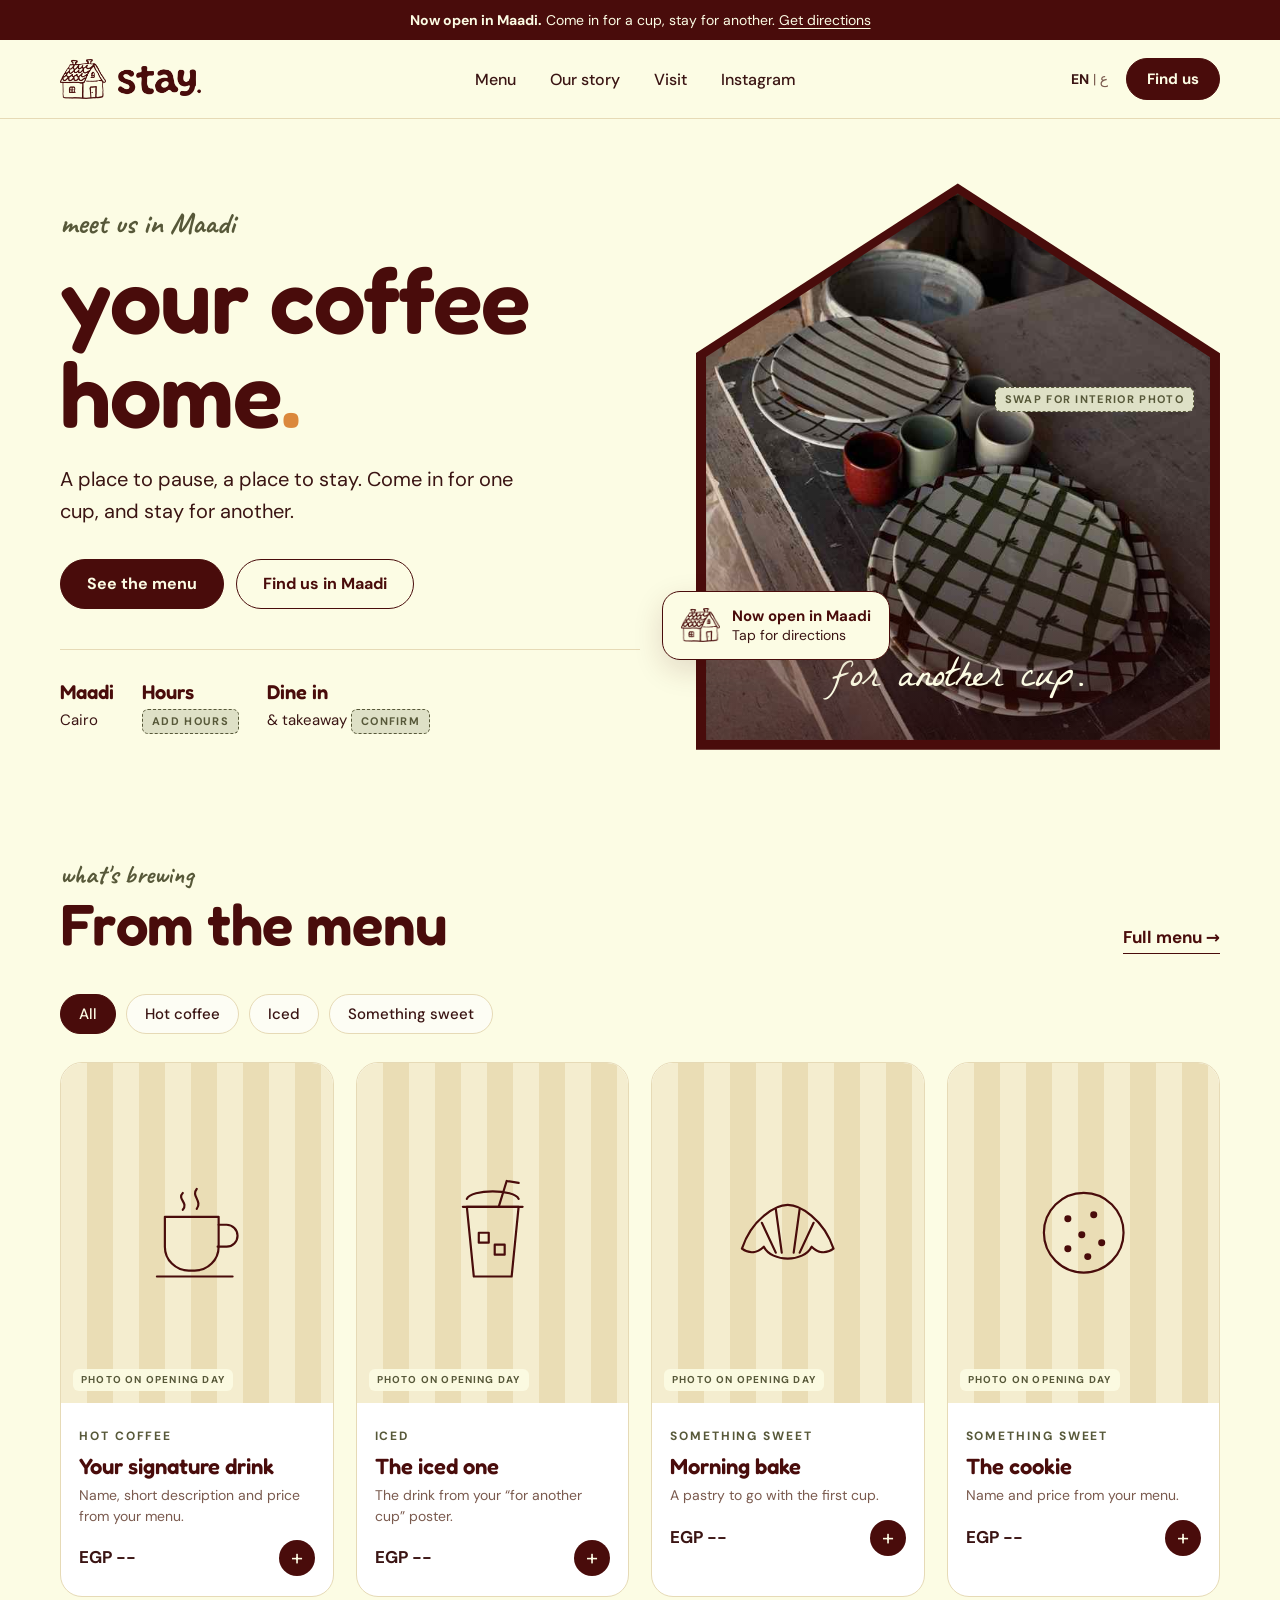
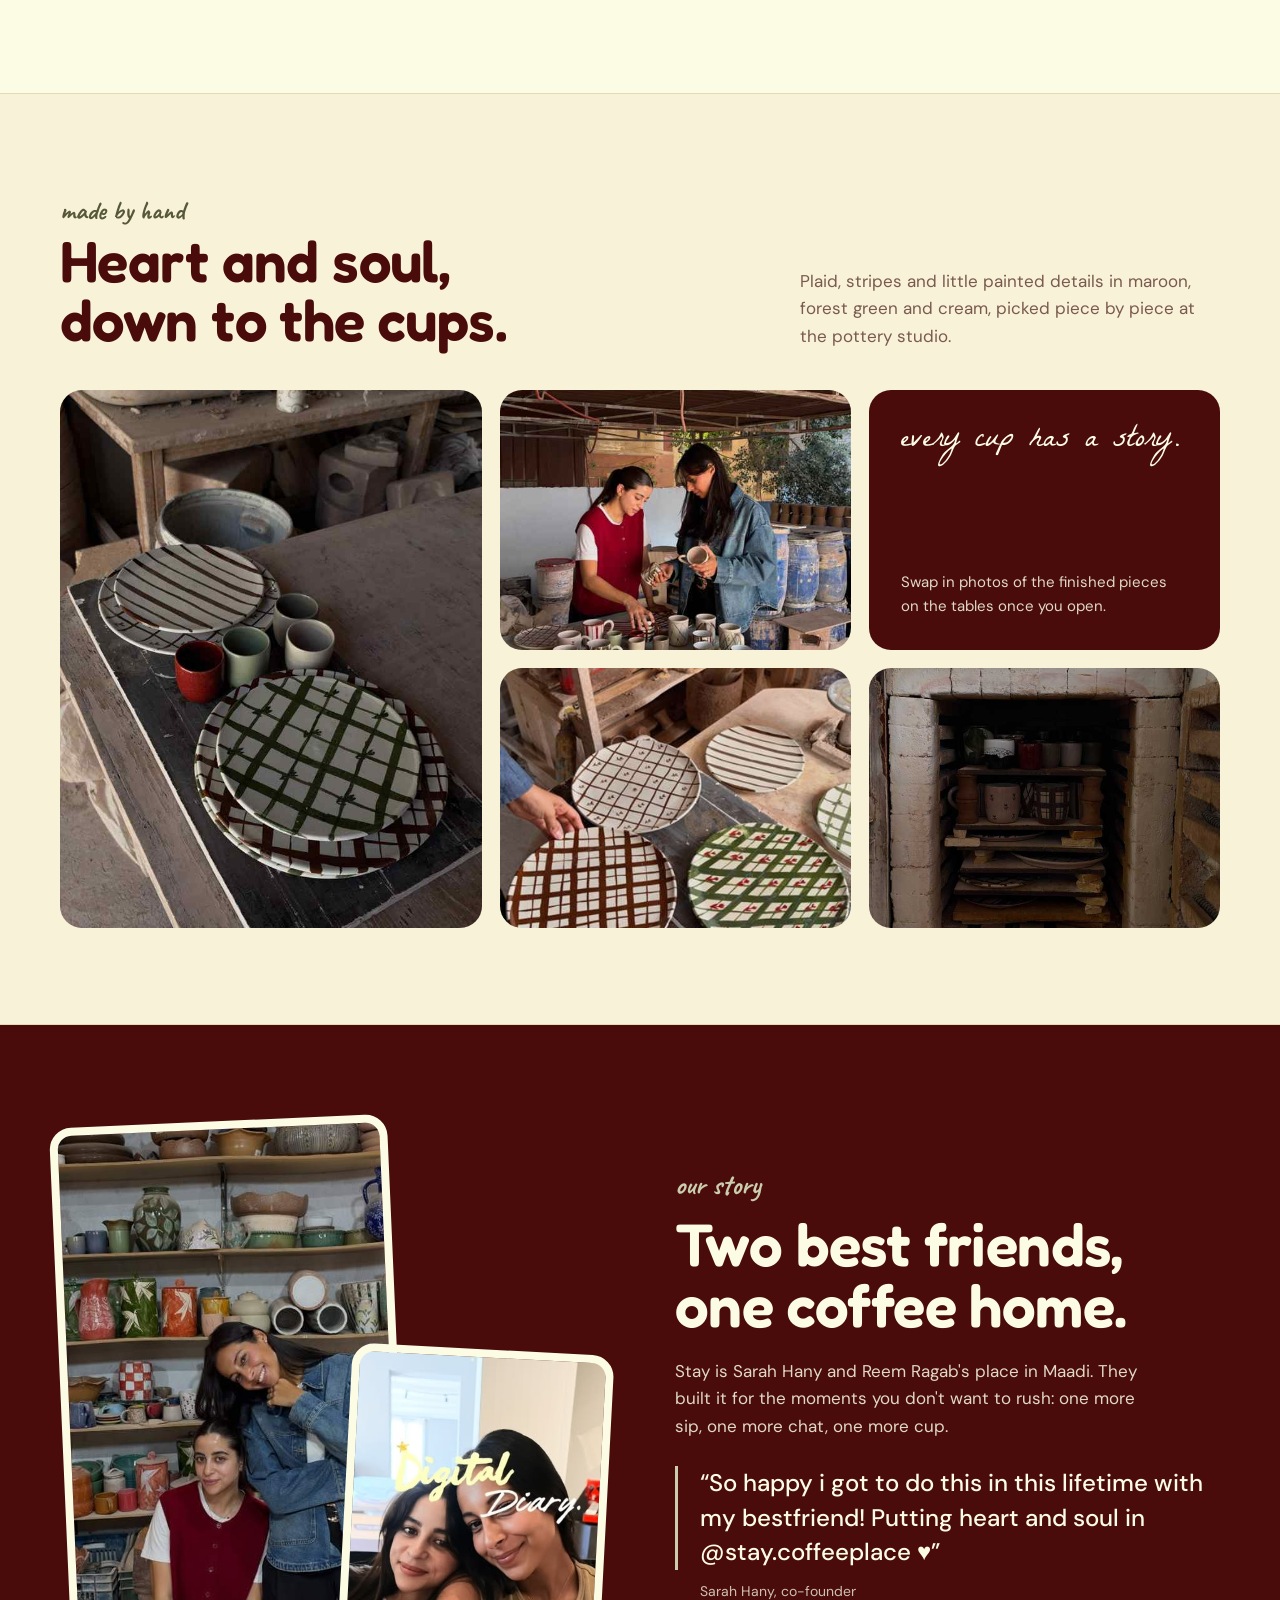
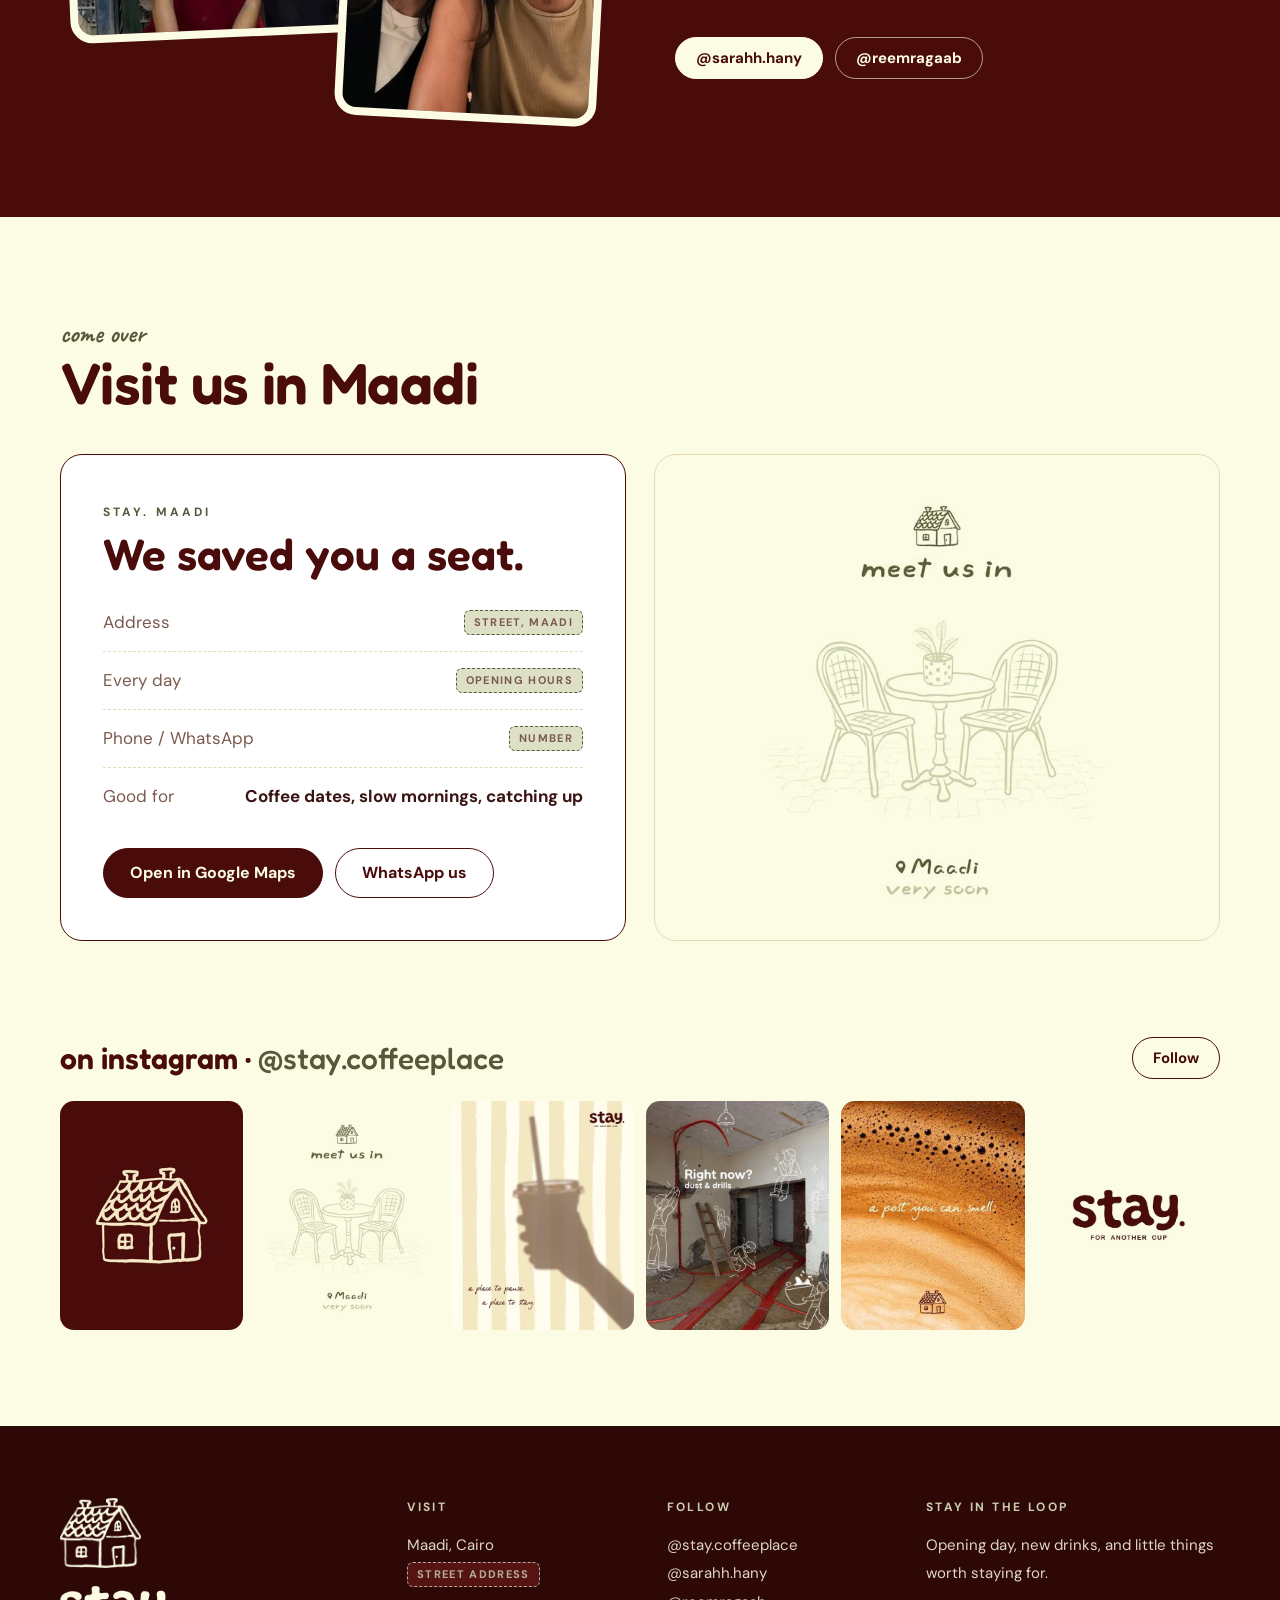
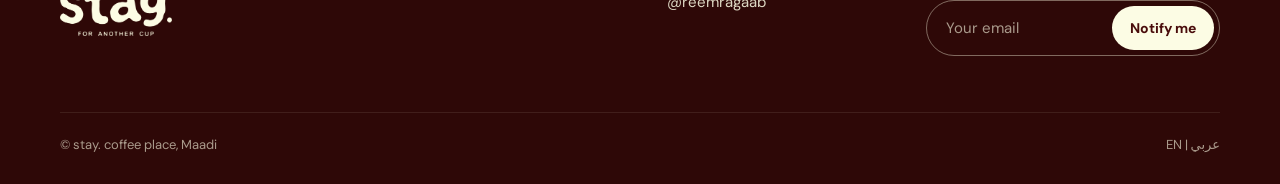
==== index.html @ 018319c0 "stay. website preview (coming soon, home, menu) Co-Authored-By: Claude Opus 5.5 (1M context) <norepl" ====
<!doctype html><html lang="en"><head><meta charset="utf-8"><meta name="viewport" content="width=device-width,initial-scale=1">
<title>stay. coffee place</title><link rel="stylesheet" href="fonts.css"><link rel="stylesheet" href="style.css"><script src="site.js" defer></script></head><body><div class="announce"><b>Now open in Maadi.</b> Come in for a cup, stay for another. <a href="index.html#visit"><u>Get directions</u></a></div>
<header class="hdr"><div class="wrap hbar"><a class="brand" href="index.html" aria-label="stay. home"><img class="house" src="img/house-maroon.png" alt=""><img class="word" src="img/stay-maroon.png" alt="stay."></a>
<nav class="nav"><a class="" href="menu.html">Menu</a><a class="" href="index.html#story">Our story</a><a class="" href="index.html#visit">Visit</a><a class="" href="https://www.instagram.com/stay.coffeeplace/" target="_blank" rel="noopener">Instagram</a></nav><div class="hr"><span class="lang"><b>EN</b> | ع</span><a class="btn fill sm" href="index.html#visit">Find us</a><button class="burger" type="button" aria-label="Open menu" aria-expanded="false" aria-controls="mnav"><i></i><i></i><i></i></button></div></div>
<div class="mnav" id="mnav" hidden><nav><a class="" href="menu.html">Menu</a><a class="" href="index.html#story">Our story</a><a class="" href="index.html#visit">Visit</a><a class="" href="https://www.instagram.com/stay.coffeeplace/" target="_blank" rel="noopener">Instagram</a></nav><a class="btn fill" href="index.html#visit">Find us in Maadi</a><span class="lang"><b>EN</b> | عربي</span></div></header>
<main class="wrap"><section class="hero">
 <div>
  <span class="hand">meet us in Maadi</span>
  <h1 class="round">your coffee<br>home<em>.</em></h1>
  <p class="lead">A place to pause, a place to stay. Come in for one cup, and stay for another.</p>
  <div class="btns"><a class="btn fill" href="menu.html">See the menu</a><a class="btn ghost" href="#visit">Find us in Maadi</a></div>
  <div class="facts"><div><b>Maadi</b>Cairo</div><div><b>Hours</b><span class="todo">Add hours</span></div><div><b>Dine in</b>&amp; takeaway <span class="todo">Confirm</span></div></div>
 </div>
 <div class="houseframe"><div class="shape"></div><div class="photo"></div>
  <span class="todo swap">Swap for interior photo</span><div class="onphoto"><div class="script">for another cup.</div></div>
  <a class="sticker" href="#visit" style="left:-34px;bottom:90px"><img src="img/house-maroon.png" alt=""><div><b>Now open in Maadi</b>Tap for directions</div></a>
 </div>
</section></main>

<section class="sec" style="padding-top:20px"><div class="wrap">
 <div class="shead"><div><span class="hand">what's brewing</span><h2 class="round">From the menu</h2></div><a class="more" href="menu.html">Full menu →</a></div>
 <div class="chips js-filter" role="tablist"><button class="chip on" data-f="all">All</button><button class="chip" data-f="Hot coffee">Hot coffee</button><button class="chip" data-f="Iced">Iced</button><button class="chip" data-f="Something sweet">Something sweet</button></div>
 <div class="cards"><div class="card" data-cat="Hot coffee"><div class="ph st"><svg viewBox="0 0 120 120"><path d="M28 44h54v30a24 24 0 0 1-24 24h-6a24 24 0 0 1-24-24z"/><path d="M82 52h8a11 11 0 0 1 0 22h-9"/><path d="M20 104h76"/><path d="M46 20c-6 6 6 10 0 17M60 16c-6 7 6 12 0 20"/></svg><span class="tag">Photo on opening day</span></div><div class="cin"><span class="cat">Hot coffee</span><h4>Your signature drink</h4><p>Name, short description and price from your menu.</p><div class="price"><span>EGP --</span><span class="add">+</span></div></div></div><div class="card" data-cat="Iced"><div class="ph st"><svg viewBox="0 0 120 120"><path d="M34 34h52l-7 70H41z"/><path d="M30 34h60"/><path d="M34 26c4-10 48-10 52 0"/><path d="M66 34l8-26 12 2"/><path d="M46 60h10v10H46zM62 72h10v10H62z"/></svg><span class="tag">Photo on opening day</span></div><div class="cin"><span class="cat">Iced</span><h4>The iced one</h4><p>The drink from your “for another cup” poster.</p><div class="price"><span>EGP --</span><span class="add">+</span></div></div></div><div class="card" data-cat="Something sweet"><div class="ph st"><svg viewBox="0 0 120 120"><path d="M14 76c10-30 34-44 46-44s36 14 46 44c-8 6-16 4-22-2-4 8-14 12-24 12s-20-4-24-12c-6 6-14 8-22 2z"/><path d="M48 36l6 44M72 36l-6 44M34 50l14 30M86 50l-14 30"/></svg><span class="tag">Photo on opening day</span></div><div class="cin"><span class="cat">Something sweet</span><h4>Morning bake</h4><p>A pastry to go with the first cup.</p><div class="price"><span>EGP --</span><span class="add">+</span></div></div></div><div class="card" data-cat="Something sweet"><div class="ph st"><svg viewBox="0 0 120 120"><circle cx="60" cy="60" r="40"/><path d="M44 46h.1M70 42h.1M58 62h.1M78 70h.1M44 76h.1M64 84h.1" stroke-width="7"/></svg><span class="tag">Photo on opening day</span></div><div class="cin"><span class="cat">Something sweet</span><h4>The cookie</h4><p>Name and price from your menu.</p><div class="price"><span>EGP --</span><span class="add">+</span></div></div></div></div>
</div></section>

<section class="sec pottery"><div class="wrap">
 <div class="shead"><div><span class="hand">made by hand</span><h2 class="round">Heart and soul,<br>down to the cups.</h2></div><p>Plaid, stripes and little painted details in maroon, forest green and cream, picked piece by piece at the pottery studio.</p></div>
 <div class="pgrid">
  <div class="p p1" style="background-image:url(img/pottery-plaid-plates-cups.jpg)"></div>
  <div class="p" style="background-image:url(img/pottery-owners-choosing-mugs.jpg)"></div>
  <div class="txt"><div class="script">every cup has a story.</div><p>Swap in photos of the finished pieces on the tables once you open.</p></div>
  <div class="p" style="background-image:url(img/pottery-patterned-plates.jpg)"></div>
  <div class="p" style="background-image:url(img/pottery-kiln-firing.jpg);background-position:center 60%"></div>
 </div>
</div></section>

<section class="sec founders" id="story"><div class="wrap fgrid">
 <div class="fphotos"><div class="a" style="background-image:url(img/owners-pottery-studio.jpg)"></div><div class="b" style="background-image:url(img/owners-stay-experience-reel-cover.jpg)"></div></div>
 <div>
  <span class="hand">our story</span>
  <h2 class="round">Two best friends,<br>one coffee home.</h2>
  <p style="opacity:.85;max-width:480px">Stay is Sarah Hany and Reem Ragab's place in Maadi. They built it for the moments you don't want to rush: one more sip, one more chat, one more cup.</p>
  <blockquote>“So happy i got to do this in this lifetime with my bestfriend! Putting heart and soul in @stay.coffeeplace ♥️”</blockquote>
  <cite>Sarah Hany, co-founder</cite>
  <div class="handles"><a class="btn cream sm" href="https://www.instagram.com/sarahh.hany/" target="_blank" rel="noopener">@sarahh.hany</a><a class="btn line-cream sm" href="https://www.instagram.com/reemragaab/" target="_blank" rel="noopener">@reemragaab</a></div>
 </div>
</div></section>

<section class="sec"><div class="wrap">
 <div class="shead"><div><span class="hand" id="visit">come over</span><h2 class="round">Visit us in Maadi</h2></div></div>
 <div class="vgrid">
  <div class="vcard"><span class="caps" style="color:var(--olive)">stay. Maadi</span><h3>We saved you a seat.</h3>
   <div class="vrow"><span>Address</span><span class="todo">Street, Maadi</span></div>
   <div class="vrow"><span>Every day</span><span class="todo">Opening hours</span></div>
   <div class="vrow"><span>Phone / WhatsApp</span><span class="todo">Number</span></div>
   <div class="vrow" style="border:0"><span>Good for</span><b>Coffee dates, slow mornings, catching up</b></div>
   <div class="btns" style="margin-top:22px"><a class="btn fill" href="https://www.google.com/maps/search/?api=1&amp;query=Maadi%2C%20Cairo" target="_blank" rel="noopener">Open in Google Maps</a><a class="btn ghost" href="#visit" title="WhatsApp number to add">WhatsApp us</a></div>
  </div>
  <div class="vposter"></div>
 </div>
</div></section>

<section class="igsec"><div class="wrap">
 <div class="ighead"><h3>on instagram · <span>@stay.coffeeplace</span></h3><a class="btn ghost sm" href="https://www.instagram.com/stay.coffeeplace/" target="_blank" rel="noopener">Follow</a></div>
 <div class="iggrid"><a href="https://www.instagram.com/stay.coffeeplace/" target="_blank" rel="noopener" aria-label="stay. on Instagram" style="background-image:url(img/logo-house-maroon.jpg)"></a><a href="https://www.instagram.com/stay.coffeeplace/" target="_blank" rel="noopener" aria-label="stay. on Instagram" style="background-image:url(img/poster-meet-us-in-maadi.jpg)"></a><a href="https://www.instagram.com/stay.coffeeplace/" target="_blank" rel="noopener" aria-label="stay. on Instagram" style="background-image:url(img/poster-a-place-to-stay.jpg)"></a><a href="https://www.instagram.com/stay.coffeeplace/" target="_blank" rel="noopener" aria-label="stay. on Instagram" style="background-image:url(img/interior-construction-dust-drills.jpg)"></a><a href="https://www.instagram.com/stay.coffeeplace/" target="_blank" rel="noopener" aria-label="stay. on Instagram" style="background-image:url(img/texture-coffee-crema.jpg)"></a><a href="https://www.instagram.com/stay.coffeeplace/" target="_blank" rel="noopener" aria-label="stay. on Instagram" style="background-image:url(img/logo-wordmark.jpg)"></a></div>
</div></section>
<footer class="ftr"><div class="wrap"><div class="fcols">
<div><img class="house" src="img/house-cream.png" alt=""><img class="word" src="img/wordmark-cream.png" alt="stay. for another cup"></div>
<div><h5>Visit</h5><p>Maadi, Cairo<br><span class="todo" style="background:#5C1715;color:#CACDAE;border-color:#CACDAE">Street address</span></p></div>
<div><h5>Follow</h5><ul><li><a href="https://www.instagram.com/stay.coffeeplace/" target="_blank" rel="noopener">@stay.coffeeplace</a></li><li><a href="https://www.instagram.com/sarahh.hany/" target="_blank" rel="noopener">@sarahh.hany</a></li><li><a href="https://www.instagram.com/reemragaab/" target="_blank" rel="noopener">@reemragaab</a></li></ul></div>
<div><h5>Stay in the loop</h5><p>Opening day, new drinks, and little things worth staying for.</p><form class="news js-notify" novalidate><input type="email" name="email" placeholder="Your email" aria-label="Email address" required><button type="submit">Notify me</button></form></div>
</div><div class="fbot"><span>© stay. coffee place, Maadi</span><span>EN | عربي</span></div></div></footer><nav class="mbar"><a class="" href="menu.html">Menu</a><a class="" href="index.html#visit">Directions</a><a class="hot" href="menu.html#order">Order</a></nav></body></html>
---- fonts.css ----
@font-face {
  font-family: 'Cairo';
  font-style: normal;
  font-weight: 500;
  font-display: swap;
  src: url(fonts/93eb798906f2.woff2) format('woff2');
  unicode-range: U+0600-06FF, U+0750-077F, U+0870-088E, U+0890-0891, U+0897-08E1, U+08E3-08FF, U+200C-200E, U+2010-2011, U+204F, U+2E41, U+FB50-FDFF, U+FE70-FE74, U+FE76-FEFC, U+102E0-102FB, U+10E60-10E7E, U+10EC2-10EC4, U+10EFC-10EFF, U+1EE00-1EE03, U+1EE05-1EE1F, U+1EE21-1EE22, U+1EE24, U+1EE27, U+1EE29-1EE32, U+1EE34-1EE37, U+1EE39, U+1EE3B, U+1EE42, U+1EE47, U+1EE49, U+1EE4B, U+1EE4D-1EE4F, U+1EE51-1EE52, U+1EE54, U+1EE57, U+1EE59, U+1EE5B, U+1EE5D, U+1EE5F, U+1EE61-1EE62, U+1EE64, U+1EE67-1EE6A, U+1EE6C-1EE72, U+1EE74-1EE77, U+1EE79-1EE7C, U+1EE7E, U+1EE80-1EE89, U+1EE8B-1EE9B, U+1EEA1-1EEA3, U+1EEA5-1EEA9, U+1EEAB-1EEBB, U+1EEF0-1EEF1;
}
@font-face {
  font-family: 'Cairo';
  font-style: normal;
  font-weight: 500;
  font-display: swap;
  src: url(fonts/e063772311b9.woff2) format('woff2');
  unicode-range: U+0000-00FF, U+0131, U+0152-0153, U+02BB-02BC, U+02C6, U+02DA, U+02DC, U+0304, U+0308, U+0329, U+2000-206F, U+20AC, U+2122, U+2191, U+2193, U+2212, U+2215, U+FEFF, U+FFFD;
}
@font-face {
  font-family: 'Cairo';
  font-style: normal;
  font-weight: 700;
  font-display: swap;
  src: url(fonts/93eb798906f2.woff2) format('woff2');
  unicode-range: U+0600-06FF, U+0750-077F, U+0870-088E, U+0890-0891, U+0897-08E1, U+08E3-08FF, U+200C-200E, U+2010-2011, U+204F, U+2E41, U+FB50-FDFF, U+FE70-FE74, U+FE76-FEFC, U+102E0-102FB, U+10E60-10E7E, U+10EC2-10EC4, U+10EFC-10EFF, U+1EE00-1EE03, U+1EE05-1EE1F, U+1EE21-1EE22, U+1EE24, U+1EE27, U+1EE29-1EE32, U+1EE34-1EE37, U+1EE39, U+1EE3B, U+1EE42, U+1EE47, U+1EE49, U+1EE4B, U+1EE4D-1EE4F, U+1EE51-1EE52, U+1EE54, U+1EE57, U+1EE59, U+1EE5B, U+1EE5D, U+1EE5F, U+1EE61-1EE62, U+1EE64, U+1EE67-1EE6A, U+1EE6C-1EE72, U+1EE74-1EE77, U+1EE79-1EE7C, U+1EE7E, U+1EE80-1EE89, U+1EE8B-1EE9B, U+1EEA1-1EEA3, U+1EEA5-1EEA9, U+1EEAB-1EEBB, U+1EEF0-1EEF1;
}
@font-face {
  font-family: 'Cairo';
  font-style: normal;
  font-weight: 700;
  font-display: swap;
  src: url(fonts/e063772311b9.woff2) format('woff2');
  unicode-range: U+0000-00FF, U+0131, U+0152-0153, U+02BB-02BC, U+02C6, U+02DA, U+02DC, U+0304, U+0308, U+0329, U+2000-206F, U+20AC, U+2122, U+2191, U+2193, U+2212, U+2215, U+FEFF, U+FFFD;
}
@font-face {
  font-family: 'Caveat';
  font-style: normal;
  font-weight: 500;
  font-display: swap;
  src: url(fonts/14ecf1bb0819.woff2) format('woff2');
  unicode-range: U+0000-00FF, U+0131, U+0152-0153, U+02BB-02BC, U+02C6, U+02DA, U+02DC, U+0304, U+0308, U+0329, U+2000-206F, U+20AC, U+2122, U+2191, U+2193, U+2212, U+2215, U+FEFF, U+FFFD;
}
@font-face {
  font-family: 'Caveat';
  font-style: normal;
  font-weight: 700;
  font-display: swap;
  src: url(fonts/14ecf1bb0819.woff2) format('woff2');
  unicode-range: U+0000-00FF, U+0131, U+0152-0153, U+02BB-02BC, U+02C6, U+02DA, U+02DC, U+0304, U+0308, U+0329, U+2000-206F, U+20AC, U+2122, U+2191, U+2193, U+2212, U+2215, U+FEFF, U+FFFD;
}
@font-face {
  font-family: 'DM Sans';
  font-style: italic;
  font-weight: 400;
  font-display: swap;
  src: url(fonts/6ad97d50a15f.woff2) format('woff2');
  unicode-range: U+0000-00FF, U+0131, U+0152-0153, U+02BB-02BC, U+02C6, U+02DA, U+02DC, U+0304, U+0308, U+0329, U+2000-206F, U+20AC, U+2122, U+2191, U+2193, U+2212, U+2215, U+FEFF, U+FFFD;
}
@font-face {
  font-family: 'DM Sans';
  font-style: normal;
  font-weight: 400;
  font-display: swap;
  src: url(fonts/8ca1b7f2508e.woff2) format('woff2');
  unicode-range: U+0000-00FF, U+0131, U+0152-0153, U+02BB-02BC, U+02C6, U+02DA, U+02DC, U+0304, U+0308, U+0329, U+2000-206F, U+20AC, U+2122, U+2191, U+2193, U+2212, U+2215, U+FEFF, U+FFFD;
}
@font-face {
  font-family: 'DM Sans';
  font-style: normal;
  font-weight: 500;
  font-display: swap;
  src: url(fonts/8ca1b7f2508e.woff2) format('woff2');
  unicode-range: U+0000-00FF, U+0131, U+0152-0153, U+02BB-02BC, U+02C6, U+02DA, U+02DC, U+0304, U+0308, U+0329, U+2000-206F, U+20AC, U+2122, U+2191, U+2193, U+2212, U+2215, U+FEFF, U+FFFD;
}
@font-face {
  font-family: 'DM Sans';
  font-style: normal;
  font-weight: 700;
  font-display: swap;
  src: url(fonts/8ca1b7f2508e.woff2) format('woff2');
  unicode-range: U+0000-00FF, U+0131, U+0152-0153, U+02BB-02BC, U+02C6, U+02DA, U+02DC, U+0304, U+0308, U+0329, U+2000-206F, U+20AC, U+2122, U+2191, U+2193, U+2212, U+2215, U+FEFF, U+FFFD;
}
@font-face {
  font-family: 'Fredoka';
  font-style: normal;
  font-weight: 500;
  font-stretch: 100%;
  font-display: swap;
  src: url(fonts/11adc6349bc2.woff2) format('woff2');
  unicode-range: U+0000-00FF, U+0131, U+0152-0153, U+02BB-02BC, U+02C6, U+02DA, U+02DC, U+0304, U+0308, U+0329, U+2000-206F, U+20AC, U+2122, U+2191, U+2193, U+2212, U+2215, U+FEFF, U+FFFD;
}
@font-face {
  font-family: 'Fredoka';
  font-style: normal;
  font-weight: 600;
  font-stretch: 100%;
  font-display: swap;
  src: url(fonts/11adc6349bc2.woff2) format('woff2');
  unicode-range: U+0000-00FF, U+0131, U+0152-0153, U+02BB-02BC, U+02C6, U+02DA, U+02DC, U+0304, U+0308, U+0329, U+2000-206F, U+20AC, U+2122, U+2191, U+2193, U+2212, U+2215, U+FEFF, U+FFFD;
}
@font-face {
  font-family: 'Fredoka';
  font-style: normal;
  font-weight: 700;
  font-stretch: 100%;
  font-display: swap;
  src: url(fonts/11adc6349bc2.woff2) format('woff2');
  unicode-range: U+0000-00FF, U+0131, U+0152-0153, U+02BB-02BC, U+02C6, U+02DA, U+02DC, U+0304, U+0308, U+0329, U+2000-206F, U+20AC, U+2122, U+2191, U+2193, U+2212, U+2215, U+FEFF, U+FFFD;
}
@font-face {
  font-family: 'La Belle Aurore';
  font-style: normal;
  font-weight: 400;
  font-display: swap;
  src: url(fonts/0be4df1cefef.woff2) format('woff2');
  unicode-range: U+0000-00FF, U+0131, U+0152-0153, U+02BB-02BC, U+02C6, U+02DA, U+02DC, U+0304, U+0308, U+0329, U+2000-206F, U+20AC, U+2122, U+2191, U+2193, U+2212, U+2215, U+FEFF, U+FFFD;
}
---- style.css ----
:root{
  --maroon:#490C0B; --maroon-2:#5C1715; --maroon-ink:#2E0807;
  --cream:#FCFCE4; --cream-2:#F7F2D8; --stripe:#F1E6C6; --line:#E6DAB6;
  --olive:#575839; --sage:#CACDAE; --sage-2:#DEE0C6; --teal:#1E4B45; --crema:#DB883C;
  --ink:#3A1413; --muted:#7A5A4E;
  --r:22px;
}
*{box-sizing:border-box;margin:0;padding:0}
html{background:var(--cream)}
body{background:var(--cream);color:var(--ink);font:400 17px/1.6 'DM Sans',system-ui,sans-serif;-webkit-font-smoothing:antialiased}
img{display:block;max-width:100%}
a{color:inherit;text-decoration:none}
.round{font-family:'Fredoka',sans-serif;font-weight:600;letter-spacing:-.01em;line-height:1.02}
.script{font-family:'La Belle Aurore',cursive;font-weight:400}
.hand{font-family:'Caveat',cursive;font-weight:600}
.caps{font-size:12px;font-weight:700;letter-spacing:.26em;text-transform:uppercase}
.wrap{max-width:1240px;margin:0 auto;padding:0 40px}
.stripes{background:repeating-linear-gradient(90deg,var(--cream) 0 46px,var(--stripe) 46px 92px)}

/* announcement + header */
.announce{background:var(--maroon);color:var(--cream);text-align:center;padding:9px 16px;font-size:14px}
.announce b{font-weight:700}.announce u{text-underline-offset:3px}
.hdr{position:sticky;top:0;z-index:5;background:rgba(252,252,228,.94);backdrop-filter:blur(8px);border-bottom:1px solid var(--line)}
.hbar{display:flex;align-items:center;justify-content:space-between;height:78px}
.brand{display:flex;align-items:center;gap:12px}
.brand .house{height:40px}.brand .word{height:30px;margin-top:4px}
.nav{display:flex;gap:34px;font-weight:500;font-size:16px}
.nav a.on{border-bottom:2px solid var(--maroon);padding-bottom:3px}
.hr{display:flex;align-items:center;gap:18px}
.lang{font-size:14px;color:var(--muted)}.lang b{color:var(--ink)}
.btn{display:inline-flex;align-items:center;gap:10px;height:50px;padding:0 26px;border-radius:999px;font-weight:700;font-size:16px;border:1.5px solid var(--maroon);white-space:nowrap}
.btn.fill{background:var(--maroon);color:var(--cream)}
.btn.ghost{color:var(--maroon)}
.btn.cream{background:var(--cream);color:var(--maroon);border-color:var(--cream)}
.btn.line-cream{color:var(--cream);border-color:rgba(252,252,228,.6)}
.btn.sm{height:42px;padding:0 20px;font-size:15px}
.burger{display:none;width:44px;height:44px;border-radius:50%;border:1.5px solid var(--maroon);align-items:center;justify-content:center;flex-direction:column;gap:4px}
.burger i{display:block;width:16px;height:1.8px;background:var(--maroon);border-radius:2px}

/* placeholders: clearly marked but on-brand */
.todo{display:inline-block;font:700 11px/1 'DM Sans';letter-spacing:.12em;text-transform:uppercase;color:var(--olive);background:var(--sage-2);border:1px dashed var(--olive);padding:6px 9px;border-radius:6px;vertical-align:middle}
.ph{position:relative;background:var(--sage-2);display:flex;align-items:center;justify-content:center;flex-direction:column;gap:10px;color:var(--olive);overflow:hidden}
.ph.st{background:repeating-linear-gradient(90deg,#F4EDCF 0 26px,#EADDB5 26px 52px)}
.ph svg{width:44%;max-width:150px;height:auto;stroke:var(--maroon);fill:none;stroke-width:2.2;stroke-linecap:round;stroke-linejoin:round}
.ph .tag{position:absolute;left:12px;bottom:12px;font:700 10px/1 'DM Sans';letter-spacing:.12em;text-transform:uppercase;background:rgba(252,252,228,.9);color:var(--olive);padding:6px 8px;border-radius:6px}

/* hero (home) */
.hero{display:grid;grid-template-columns:1.05fr .95fr;gap:56px;align-items:center;padding:64px 0 84px}
.hero .hand{font-size:30px;color:var(--olive);display:block;margin-bottom:6px}
.hero h1{font-size:92px;color:var(--maroon)}
.hero h1 em{font-style:normal;color:var(--crema)}
.hero p.lead{font-size:20px;max-width:470px;margin:22px 0 32px;color:var(--ink)}
.btns{display:flex;gap:12px;flex-wrap:wrap}
.hero .facts{display:flex;gap:28px;margin-top:40px;padding-top:26px;border-top:1px solid var(--line);font-size:15px}
.hero .facts b{display:block;font-family:'Fredoka';font-weight:600;font-size:20px;color:var(--maroon)}
.houseframe{position:relative;aspect-ratio:1/1.08}
.houseframe .shape{position:absolute;inset:0;clip-path:polygon(50% 0,100% 30%,100% 100%,0 100%,0 30%);background:var(--maroon)}
.houseframe .photo{position:absolute;inset:10px;clip-path:polygon(50% 0,100% 30%,100% 100%,0 100%,0 30%);background:url(img/pottery-plaid-plates-cups.jpg) center 60%/cover}
.houseframe .photo:after{content:'';position:absolute;inset:0;background:linear-gradient(180deg,transparent 55%,rgba(46,8,7,.55))}
.houseframe .swap{position:absolute;right:26px;top:36%;z-index:3}
.houseframe .onphoto{position:absolute;left:0;right:0;bottom:44px;text-align:center;color:var(--cream);z-index:2}
.houseframe .onphoto .script{font-size:40px;line-height:1.3}
.sticker{position:absolute;z-index:3;background:var(--cream);border:1.5px solid var(--maroon);border-radius:18px;padding:14px 18px;display:flex;gap:12px;align-items:center;box-shadow:0 10px 30px rgba(73,12,11,.14);font-size:14px;line-height:1.35}
.sticker img{height:34px}
.sticker b{display:block;font-size:15px;color:var(--maroon)}
.chim{position:absolute;top:10%;left:72%;width:9%;height:14%;background:var(--maroon);z-index:-1}

/* sections */
.sec{padding:96px 0}
.shead{display:flex;justify-content:space-between;align-items:flex-end;gap:24px;margin-bottom:40px}
.shead .hand{font-size:26px;color:var(--olive)}
.shead h2{font-size:58px;color:var(--maroon)}
.shead p{max-width:420px;color:var(--muted)}
.more{font-weight:700;color:var(--maroon);border-bottom:1.5px solid var(--maroon);padding-bottom:2px;white-space:nowrap}
.chips{display:flex;gap:10px;flex-wrap:wrap;margin-bottom:28px}
.chip{height:40px;padding:0 18px;border-radius:999px;border:1.5px solid var(--line);display:inline-flex;align-items:center;font-weight:500;font-size:15px;background:#fff9}
.chip.on{background:var(--maroon);border-color:var(--maroon);color:var(--cream)}

.cards{display:grid;grid-template-columns:repeat(4,1fr);gap:22px}
.card{background:#fff;border-radius:var(--r);overflow:hidden;border:1px solid var(--line)}
.card .ph{aspect-ratio:4/5}
.card .cin{padding:18px 18px 20px}
.card .cat{font-size:12px;font-weight:700;letter-spacing:.16em;text-transform:uppercase;color:var(--olive)}
.card h4{font:600 22px/1.15 'Fredoka';color:var(--maroon);margin:6px 0 6px}
.card p{font-size:14px;color:var(--muted);line-height:1.45}
.price{display:flex;justify-content:space-between;align-items:center;margin-top:14px;font-weight:700}
.add{width:36px;height:36px;border-radius:50%;background:var(--maroon);color:var(--cream);display:flex;align-items:center;justify-content:center;font-size:22px;font-weight:400}

/* pottery */
.pottery{background:var(--cream-2);border-top:1px solid var(--line);border-bottom:1px solid var(--line)}
.pgrid{display:grid;grid-template-columns:1.2fr 1fr 1fr;grid-template-rows:260px 260px;gap:18px}
.pgrid .p{border-radius:var(--r);background-size:cover;background-position:center}
.pgrid .p1{grid-row:1/3}
.pgrid .txt{background:var(--maroon);color:var(--cream);border-radius:var(--r);padding:32px;display:flex;flex-direction:column;justify-content:space-between}
.pgrid .txt .script{font-size:30px;line-height:1.35}
.pgrid .txt p{font-size:15px;opacity:.85}

/* founders */
.founders{background:var(--maroon);color:var(--cream);overflow:hidden}
.fgrid{display:grid;grid-template-columns:1fr 1fr;gap:70px;align-items:center}
.fphotos{position:relative;height:600px}
.fphotos .a,.fphotos .b{position:absolute;border-radius:var(--r);background-size:cover;background-position:center;border:8px solid var(--cream)}
.fphotos .a{left:0;top:0;width:62%;height:86%;transform:rotate(-2.5deg)}
.fphotos .b{right:0;bottom:0;width:48%;height:62%;transform:rotate(3deg);background-position:center 30%}
.founders .hand{font-size:28px;color:var(--sage)}
.founders h2{font-size:60px;margin:6px 0 22px}
.founders blockquote{font:500 24px/1.45 'DM Sans';border-left:3px solid var(--sage);padding-left:22px;margin:26px 0 10px}
.founders cite{font-style:normal;font-size:14px;opacity:.75;display:block;padding-left:25px;margin-bottom:34px}
.handles{display:flex;gap:12px;flex-wrap:wrap}

/* visit */
.vgrid{display:grid;grid-template-columns:1fr 1fr;gap:28px}
.vcard{border:1.5px solid var(--maroon);border-radius:var(--r);padding:42px;background:#fff}
.vcard h3{font:600 44px/1 'Fredoka';color:var(--maroon);margin:8px 0 18px}
.vrow{display:flex;justify-content:space-between;align-items:center;padding:15px 0;border-bottom:1px dashed var(--line)}
.vrow span{color:var(--muted)}
.vposter{border-radius:var(--r);background:#FCFCE4 url(img/poster-meet-us-in-maadi.jpg) center/contain no-repeat;min-height:460px;border:1px solid var(--line)}

/* instagram */
.igsec{padding:0 0 96px}
.ighead{display:flex;justify-content:space-between;align-items:center;margin-bottom:22px}
.ighead h3{font:600 30px 'Fredoka';color:var(--maroon)}
.ighead h3 span{color:var(--olive);font-weight:500}
.iggrid{display:grid;grid-template-columns:repeat(6,1fr);gap:12px}
.iggrid div{aspect-ratio:4/5;border-radius:14px;background-size:cover;background-position:center}

/* footer */
.ftr{background:var(--maroon-ink);color:var(--cream);padding:72px 0 28px}
.fcols{display:grid;grid-template-columns:1.4fr 1fr 1fr 1.3fr;gap:40px}
.ftr .house{height:70px;margin-bottom:18px}.ftr .word{height:50px}
.ftr h5{font-size:12px;letter-spacing:.2em;text-transform:uppercase;color:var(--sage);margin-bottom:14px}
.ftr p,.ftr li{font-size:15px;opacity:.85;list-style:none;line-height:1.9}
.news{display:flex;margin-top:12px;border:1.5px solid rgba(252,252,228,.4);border-radius:999px;padding:5px}
.news span{flex:1;padding:10px 14px;opacity:.6;font-size:15px}
.news b{background:var(--cream);color:var(--maroon);border-radius:999px;padding:10px 18px;font-size:14px}
.fbot{display:flex;justify-content:space-between;margin-top:56px;padding-top:22px;border-top:1px solid rgba(252,252,228,.15);font-size:13px;opacity:.6}
.mbar{display:none}

/* ---------- coming soon page ---------- */
.cs-hero{min-height:860px;position:relative;display:flex;align-items:center;justify-content:center;text-align:center;padding:120px 24px 90px}
.cs-top{position:absolute;top:0;left:0;right:0;display:flex;justify-content:space-between;align-items:center;padding:26px 44px}
.cs-top .house{height:44px}
.cs-card{position:relative;background:var(--cream);border:1.5px solid var(--maroon);border-radius:34px;padding:56px 70px 50px;max-width:720px;box-shadow:0 30px 80px rgba(73,12,11,.12)}
.cs-card .house{height:96px;margin:0 auto 20px}
.cs-card .word{height:108px;margin:0 auto}
.cs-card .script{font-size:34px;color:var(--maroon);margin:22px 0 6px;line-height:1.4}
.cs-card .meta{display:flex;justify-content:center;gap:10px;align-items:center;color:var(--olive);font-weight:500;margin-top:8px}
.dot{width:5px;height:5px;border-radius:50%;background:var(--olive)}
.notify{margin:32px auto 12px;display:flex;border:1.5px solid var(--maroon);border-radius:999px;padding:6px;max-width:520px;background:#fff}
.notify span{flex:1;text-align:left;padding:12px 18px;color:#9b8a80}
.notify b{background:var(--maroon);color:var(--cream);border-radius:999px;padding:12px 24px;font-size:15px}
.small{font-size:13px;color:var(--muted)}
.seg{display:inline-flex;border:1.5px solid var(--line);border-radius:999px;padding:4px;margin-top:6px;font-size:14px;font-weight:600}
.seg span{padding:7px 16px;border-radius:999px}.seg .on{background:var(--sage);color:var(--maroon)}
.handdraw{position:absolute;stroke:var(--maroon);fill:none;stroke-width:2;stroke-linecap:round;stroke-linejoin:round;opacity:.85}
.diary{background:var(--maroon);color:var(--cream);padding:96px 0}
.diary .shead h2{color:var(--cream)}.diary .shead .hand{color:var(--sage)}.diary .shead p{color:rgba(252,252,228,.75)}
.tl{display:grid;grid-template-columns:repeat(5,1fr);gap:18px;position:relative}
.tl:before{content:'';position:absolute;left:0;right:0;top:11px;border-top:1.5px dashed rgba(252,252,228,.35)}
.tl .it .dt{display:inline-flex;align-items:center;gap:8px;font-size:13px;font-weight:700;letter-spacing:.1em;text-transform:uppercase;color:var(--sage);background:var(--maroon);padding-right:10px;position:relative}
.tl .it .dt:before{content:'';width:22px;height:22px;border-radius:50%;background:var(--cream);box-shadow:inset 0 0 0 6px var(--maroon-2)}
.tl .ph2{aspect-ratio:4/5;border-radius:18px;background-size:cover;background-position:center;margin:18px 0 14px}
.tl .it p{font-size:15px;line-height:1.45}
.tl .it.next .ph2{border:1.5px dashed rgba(252,252,228,.45);display:flex;align-items:center;justify-content:center}
.tl .it.next .ph2 img{height:70px;opacity:.9}
.faq{padding:96px 0}
.qa{display:grid;grid-template-columns:repeat(3,1fr);gap:22px}
.qa div{background:#fff;border:1px solid var(--line);border-radius:var(--r);padding:28px}
.qa h4{font:600 24px/1.15 'Fredoka';color:var(--maroon);margin-bottom:10px}
.qa p{color:var(--muted);font-size:15px}

/* ---------- menu page ---------- */
.mintro{padding:54px 0 30px}
.mintro .hand{font-size:28px;color:var(--olive)}
.mintro h1{font-size:72px;color:var(--maroon);margin:4px 0 12px}
.pill{display:inline-flex;gap:8px;align-items:center;background:var(--sage-2);color:var(--olive);border-radius:999px;padding:8px 16px;font-weight:600;font-size:14px}
.stickychips{padding:14px 0;border-top:1px solid var(--line)}
.stickychips .chips{margin:0}
.lgrid{display:grid;grid-template-columns:1fr 1fr;gap:0 56px}
.lrow{display:flex;justify-content:space-between;gap:16px;padding:18px 0;border-bottom:1px dashed var(--line)}
.lrow b{display:block;font:600 20px 'Fredoka';color:var(--maroon)}
.lrow span{font-size:14px;color:var(--muted)}
.lrow i{font-style:normal;font-weight:700;white-space:nowrap}
.sample{display:flex;gap:10px;align-items:center;margin-bottom:10px}
.mblock{display:grid;grid-template-columns:1fr 1fr;gap:50px;align-items:center;background:var(--maroon);color:var(--cream);border-radius:34px;padding:56px;margin:30px 0 96px}
.mblock h2{font-size:52px;margin:8px 0 16px}
.mblock .hand{color:var(--sage);font-size:26px}
.tog{display:inline-flex;border:1.5px solid rgba(252,252,228,.4);border-radius:999px;padding:5px;margin-top:22px}
.tog span{padding:10px 20px;border-radius:999px;font-weight:700;font-size:15px}.tog .on{background:var(--cream);color:var(--maroon)}
.bcard{background:var(--cream);color:var(--ink);border-radius:24px;overflow:hidden;display:grid;grid-template-columns:150px 1fr}
.bcard .bimg{background:url(img/poster-meet-us-in-maadi.jpg) center 60%/cover}
.bcard .bin{padding:24px}
.bcard h3{font:600 26px 'Fredoka';color:var(--maroon)}
.bcard .bs{color:var(--muted);font-size:14px;margin:4px 0 14px}
.bcard .bf{display:flex;justify-content:space-between;align-items:center;border-top:1px dashed var(--line);padding-top:14px;font-weight:700;font-size:14px}

/* ---------- mobile ---------- */
@media (max-width:700px){
  body{font-size:16px}
  .wrap{padding:0 20px}
  .nav,.lang,.hr .btn{display:none}
  .burger{display:flex}
  .hbar{height:66px}
  .brand .house{height:32px}.brand .word{height:24px}
  .announce{font-size:13px}
  .hero{grid-template-columns:1fr;gap:34px;padding:34px 0 60px}
  .hero .hand{font-size:24px}
  .hero h1{font-size:56px}
  .hero p.lead{font-size:17px;margin:16px 0 24px}
  .hero .btn{flex:1;justify-content:center}
  .hero .facts{gap:18px;margin-top:28px;flex-wrap:wrap}
  .hero .facts>div{flex:1 1 40%}
  .houseframe .onphoto .script{font-size:30px}
  .sticker{left:10px!important;right:auto!important;bottom:-22px!important;top:auto!important}
  .sec{padding:64px 0}
  .shead{flex-direction:column;align-items:flex-start;margin-bottom:26px}
  .shead h2{font-size:40px}
  .chips{flex-wrap:nowrap;overflow:hidden}
  .chip{flex:none}
  .cards{grid-template-columns:1fr 1fr;gap:12px}
  .card .cin{padding:12px 12px 14px}.card h4{font-size:17px}.card p{display:none}.card .cat{font-size:10px}
  .add{width:30px;height:30px;font-size:18px}
  .pgrid{grid-template-columns:1fr 1fr;grid-template-rows:auto 200px 200px}
  .pgrid .p1{grid-row:auto;grid-column:1/3;height:280px}
  .pgrid .txt{grid-column:1/3;order:-1;padding:26px}
  .fgrid{grid-template-columns:1fr;gap:40px}
  .fphotos{height:400px}
  .founders h2{font-size:42px}.founders blockquote{font-size:19px}
  .vgrid{grid-template-columns:1fr}
  .vcard{padding:28px}.vcard h3{font-size:34px}
  .vposter{min-height:360px}
  .iggrid{grid-template-columns:repeat(3,1fr);gap:8px}
  .ighead h3{font-size:22px}
  .fcols{grid-template-columns:1fr 1fr;gap:30px}
  .fcols>div:first-child,.fcols>div:last-child{grid-column:1/3}
  .ftr{padding-bottom:110px}
  .fbot{flex-direction:column;gap:6px}
  .mbar{display:flex;position:fixed;left:12px;right:12px;bottom:14px;z-index:9;background:var(--maroon);border-radius:999px;padding:8px;gap:6px;box-shadow:0 12px 30px rgba(46,8,7,.3)}
  .mbar div{flex:1;text-align:center;color:var(--cream);font-weight:700;font-size:14px;padding:12px 0;border-radius:999px}
  .mbar div.hot{background:var(--cream);color:var(--maroon)}
  /* coming soon */
  .cs-hero{min-height:760px;padding:100px 16px 60px}
  .cs-top{padding:20px}
  .cs-card{padding:40px 22px 34px;border-radius:28px}
  .cs-card .house{height:70px}.cs-card .word{height:74px}
  .cs-card .script{font-size:26px}
  .notify{flex-direction:column;border-radius:22px;gap:6px}
  .notify span{text-align:center}
  .handdraw{display:none}
  .tl{grid-template-columns:1fr 1fr;gap:26px 14px}
  .tl:before{display:none}
  .qa{grid-template-columns:1fr}
  .diary,.faq{padding:64px 0}
  /* menu */
  .mintro{padding:30px 0 20px}.mintro h1{font-size:44px}
  .lgrid{grid-template-columns:1fr}
  .mblock{grid-template-columns:1fr;padding:30px 22px;border-radius:26px;gap:26px}
  .mblock h2{font-size:36px}
  .bcard{grid-template-columns:100px 1fr}
  .bcard .bin{padding:18px}
}

/* ---------- interactive bits (preview site) ---------- */
html{scroll-behavior:smooth;scroll-padding-top:90px}
button{font:inherit;color:inherit;background:none;border:0;cursor:pointer}
.chip{cursor:pointer;font-family:'DM Sans'}
.card[hidden]{display:none}
.burger{background:transparent;cursor:pointer}
.nav-open .burger i:nth-child(1){transform:translateY(5.8px) rotate(45deg)}
.nav-open .burger i:nth-child(2){opacity:0}
.nav-open .burger i:nth-child(3){transform:translateY(-5.8px) rotate(-45deg)}
.burger i{transition:transform .2s,opacity .2s}
.mnav{border-top:1px solid var(--line);background:var(--cream);padding:10px 20px 26px}
.mnav[hidden]{display:none}
.mnav nav{display:flex;flex-direction:column}
.mnav nav a{font:600 26px/1 'Fredoka';color:var(--maroon);padding:18px 0;border-bottom:1px dashed var(--line)}
.mnav .btn{width:100%;justify-content:center;margin-top:22px}
.mnav .lang{display:block;text-align:center;margin-top:16px}
.nav-open{overflow:hidden}
.nav-open .mbar{display:none}
.notify input,.news input{flex:1;min-width:0;border:0;background:transparent;font:inherit;color:var(--ink);padding:12px 18px;outline:none}
.notify input::placeholder{color:#9b8a80}
.notify button{background:var(--maroon);color:var(--cream);border-radius:999px;padding:12px 24px;font-size:15px;font-weight:700}
.notify:focus-within{box-shadow:0 0 0 4px rgba(73,12,11,.12)}
.news input{color:var(--cream);font-size:15px;padding:10px 14px}
.news input::placeholder{color:rgba(252,252,228,.6)}
.news button{background:var(--cream);color:var(--maroon);border-radius:999px;padding:10px 18px;font-size:14px;font-weight:700}
.form-msg{font-size:14px;font-weight:600;color:var(--olive);margin-top:10px}
.form-msg.err{color:#A3261F}
.ftr .form-msg{color:var(--sage)}
.ftr a:hover{text-decoration:underline}
.tog button{padding:10px 20px;border-radius:999px;font-weight:700;font-size:15px;color:var(--cream)}
.tog button.on{background:var(--cream);color:var(--maroon)}
.iggrid a{aspect-ratio:4/5;border-radius:14px;background-size:cover;background-position:center;display:block}
.mbar a{flex:1;text-align:center;color:var(--cream);font-weight:700;font-size:14px;padding:12px 0;border-radius:999px}
.mbar a.hot{background:var(--cream);color:var(--maroon)}
.stickychips{position:sticky;top:78px;z-index:4;background:rgba(252,252,228,.96);backdrop-filter:blur(8px)}
@media (max-width:700px){
  .notify input{text-align:center}
  .notify button{padding:14px 24px}
  .stickychips{top:66px}
  .stickychips .chips{overflow-x:auto;scrollbar-width:none}
  .stickychips .chips::-webkit-scrollbar{display:none}
  .js-filter{overflow-x:auto;scrollbar-width:none}
}
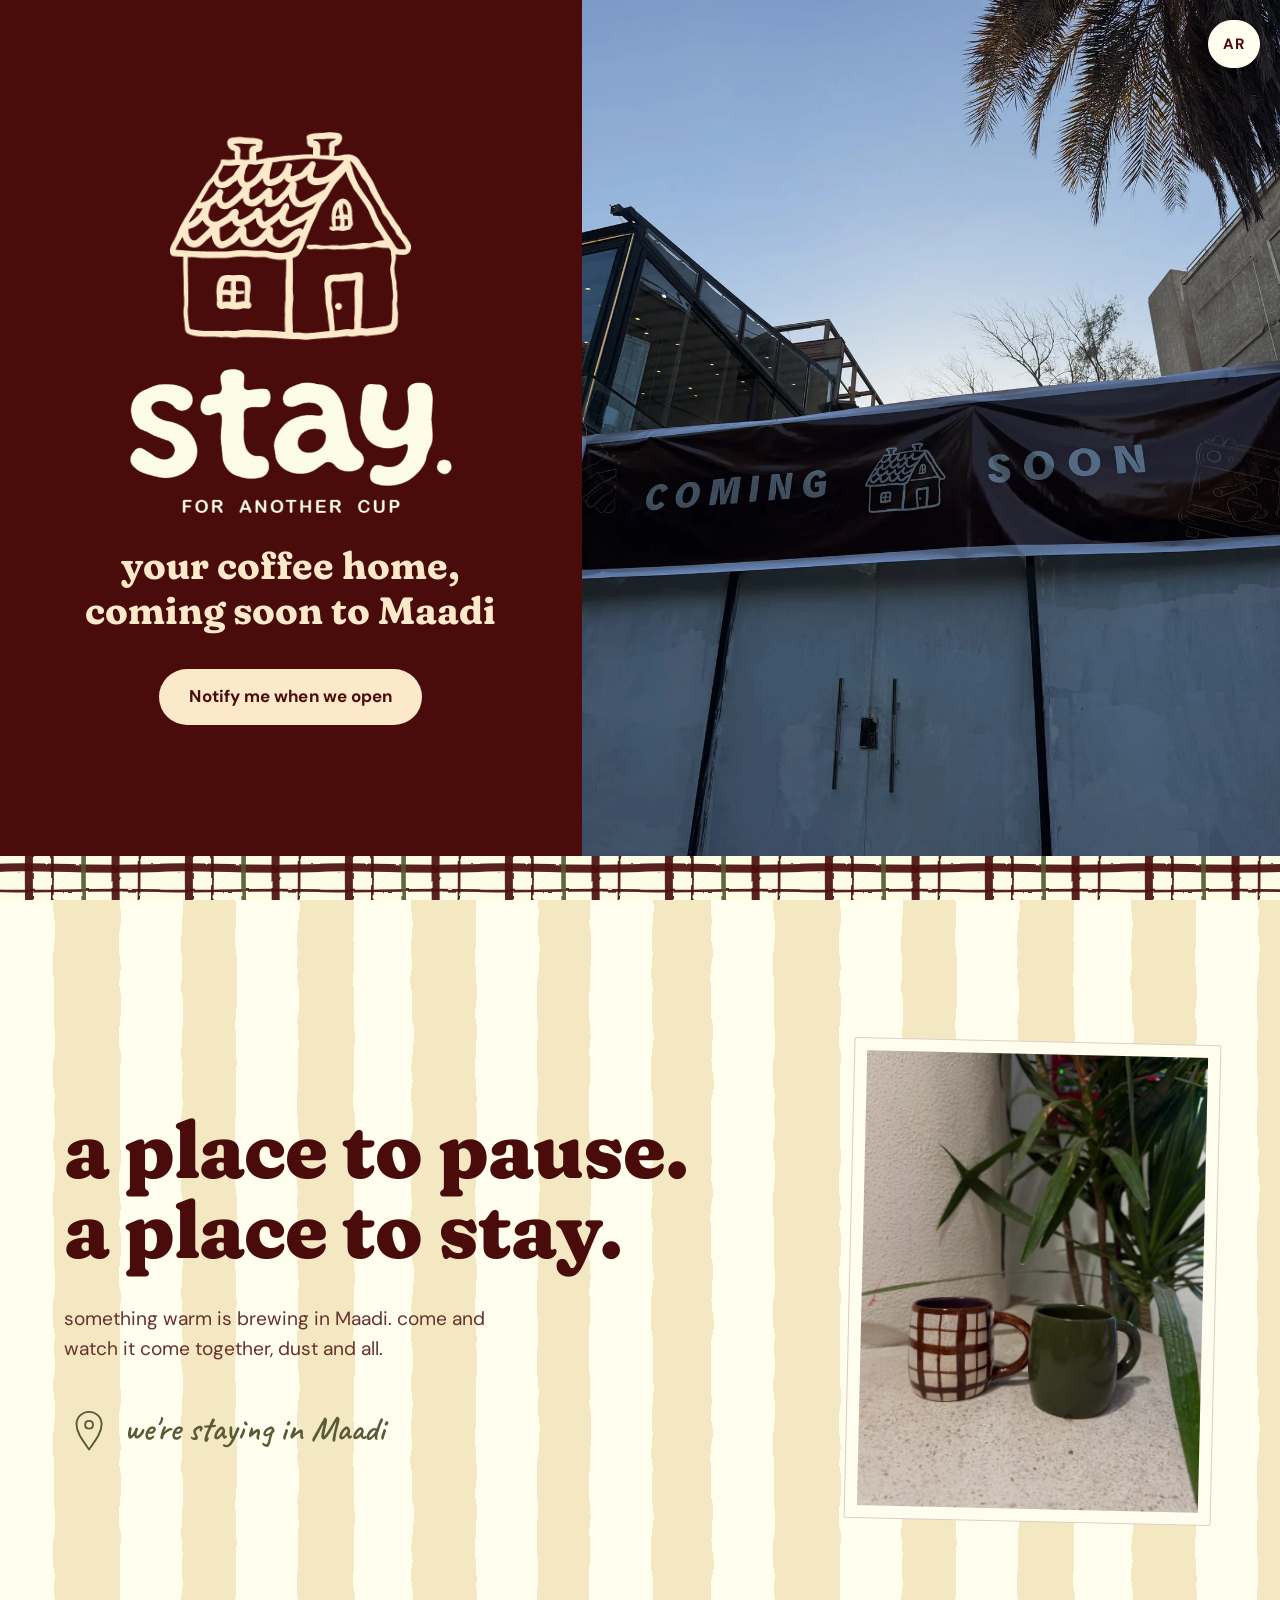
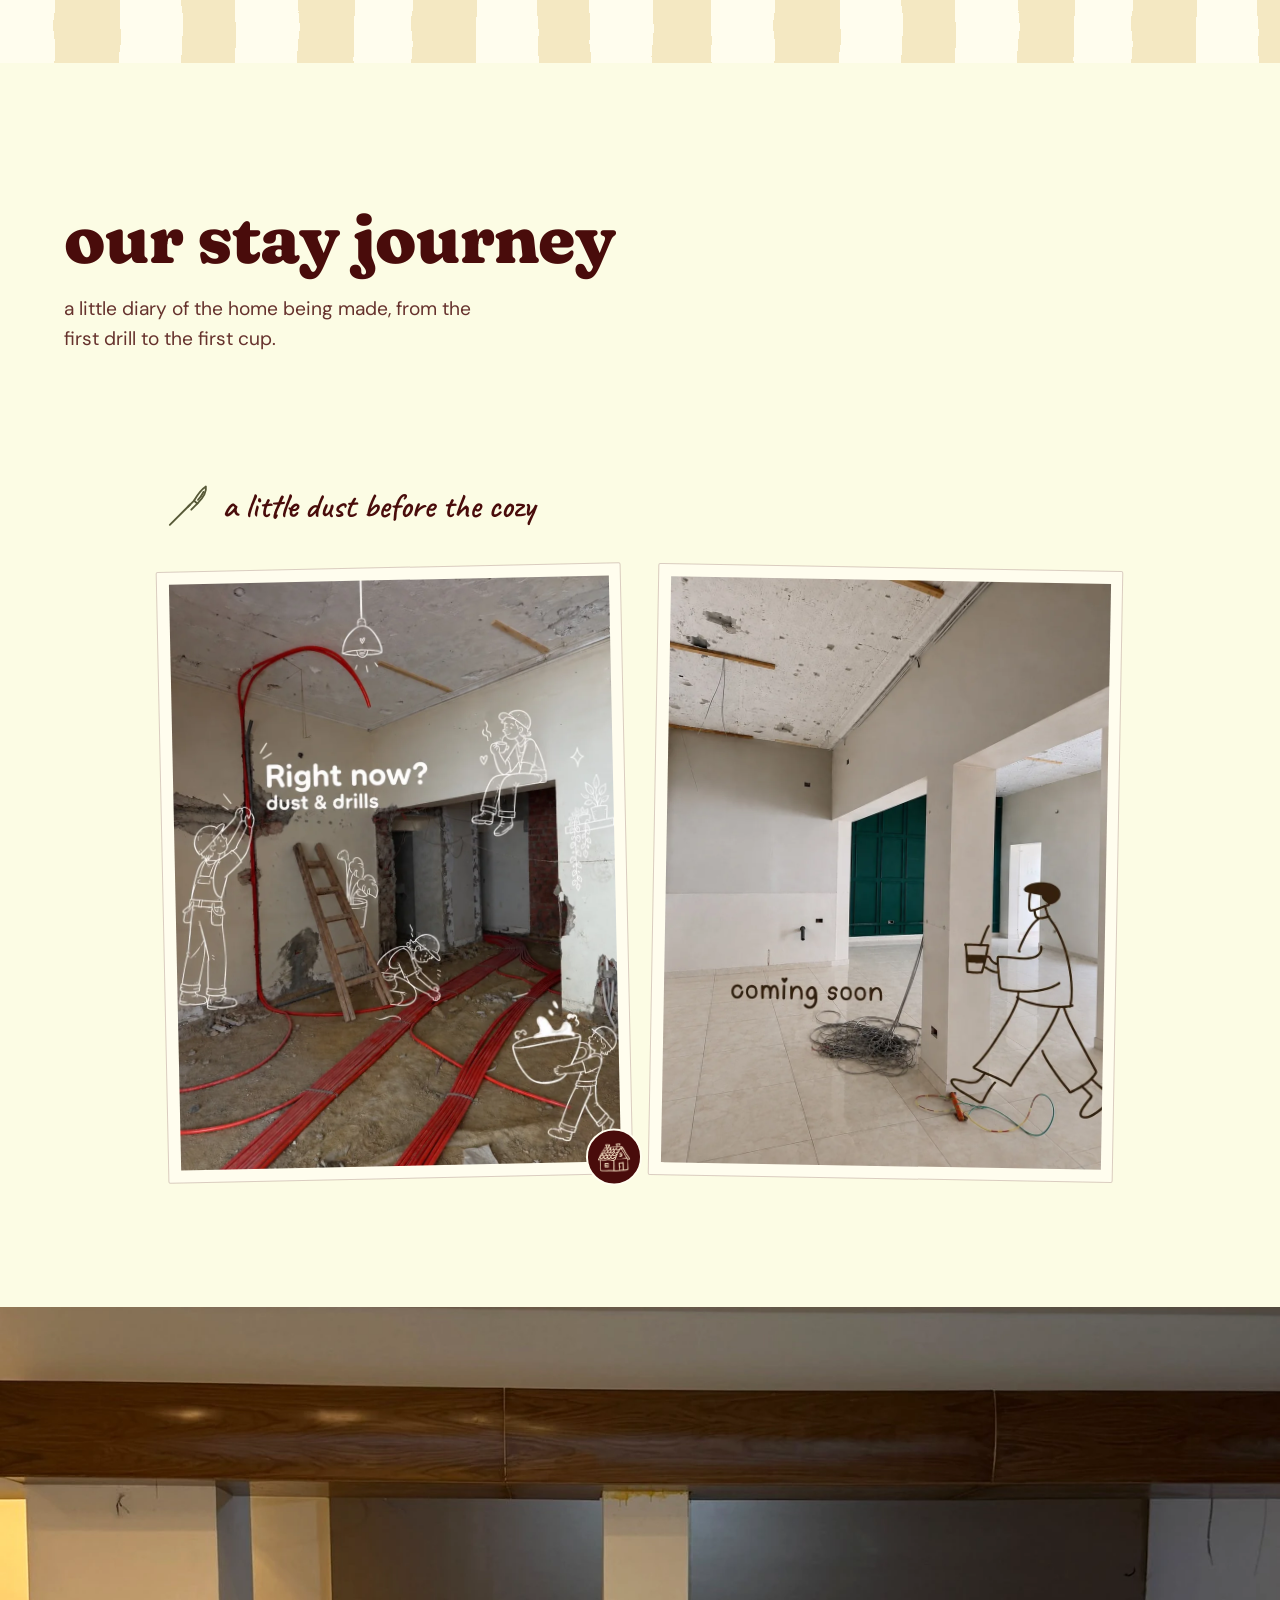
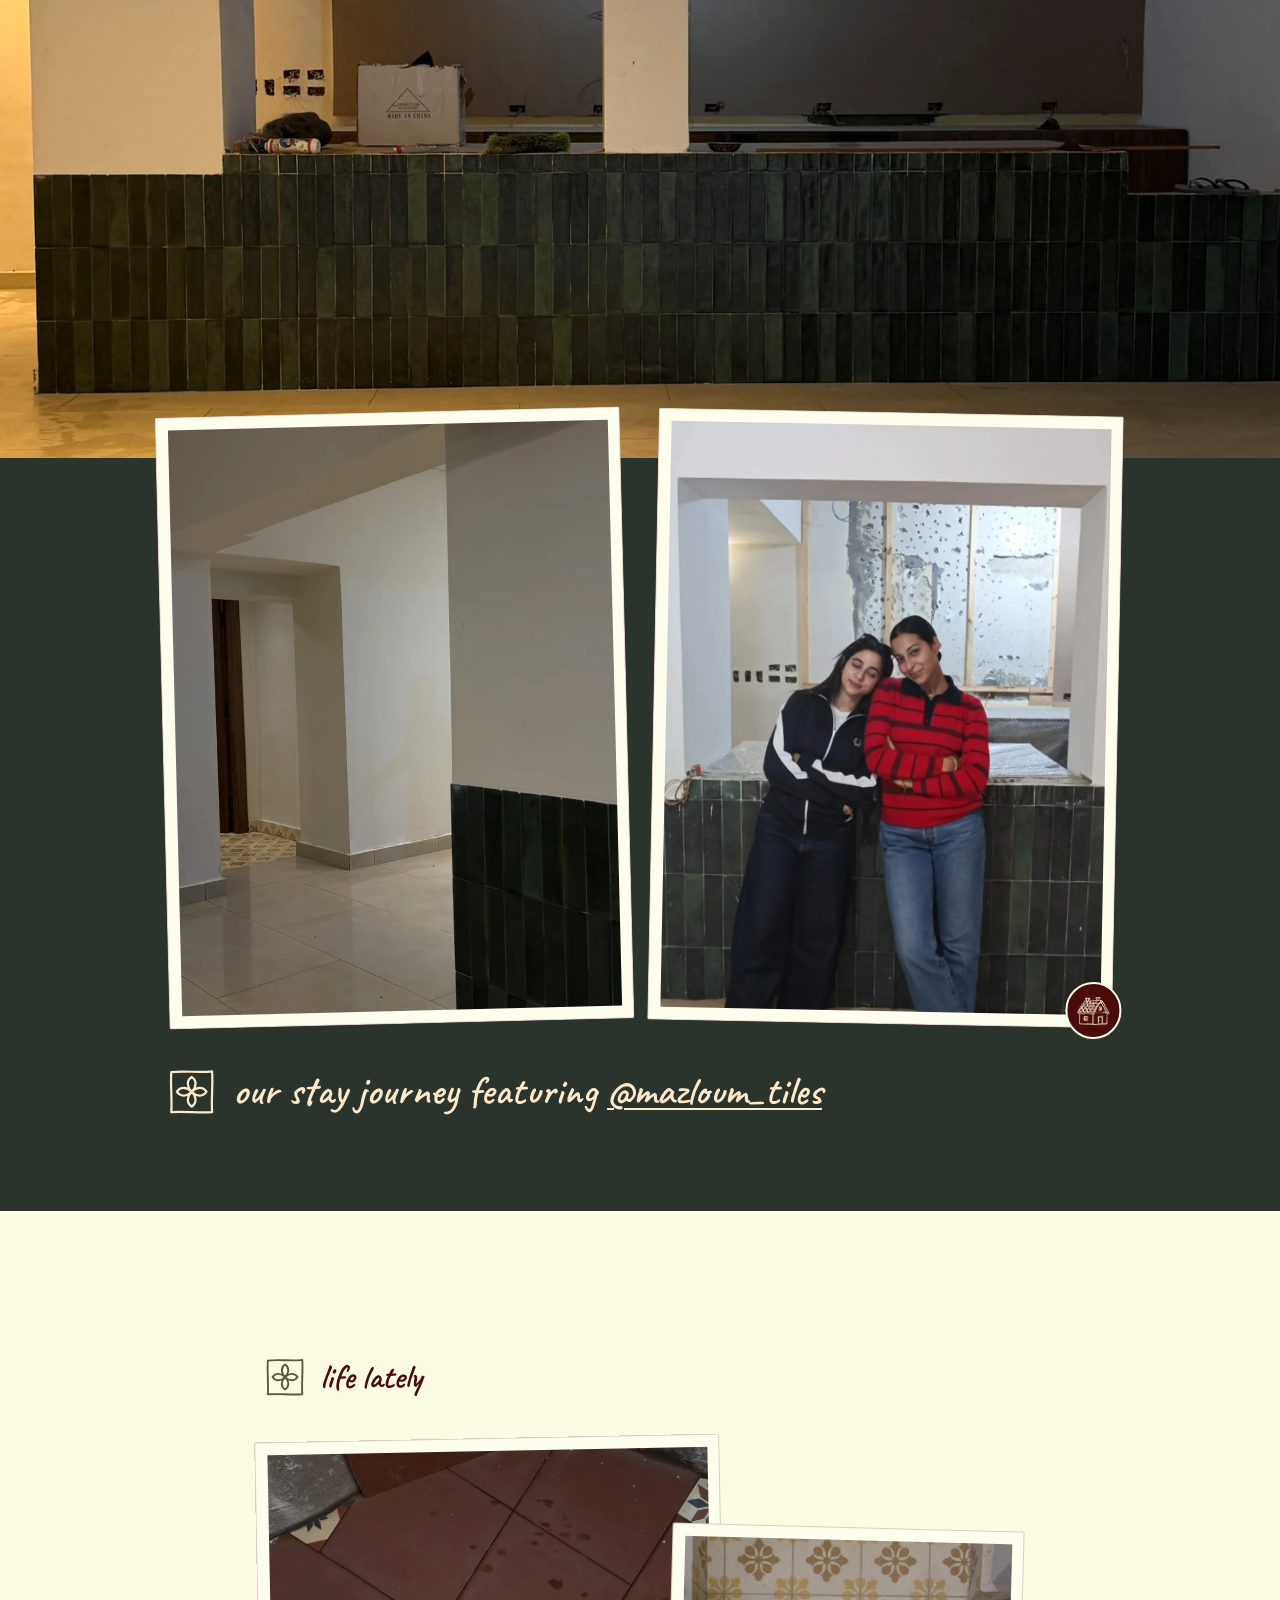
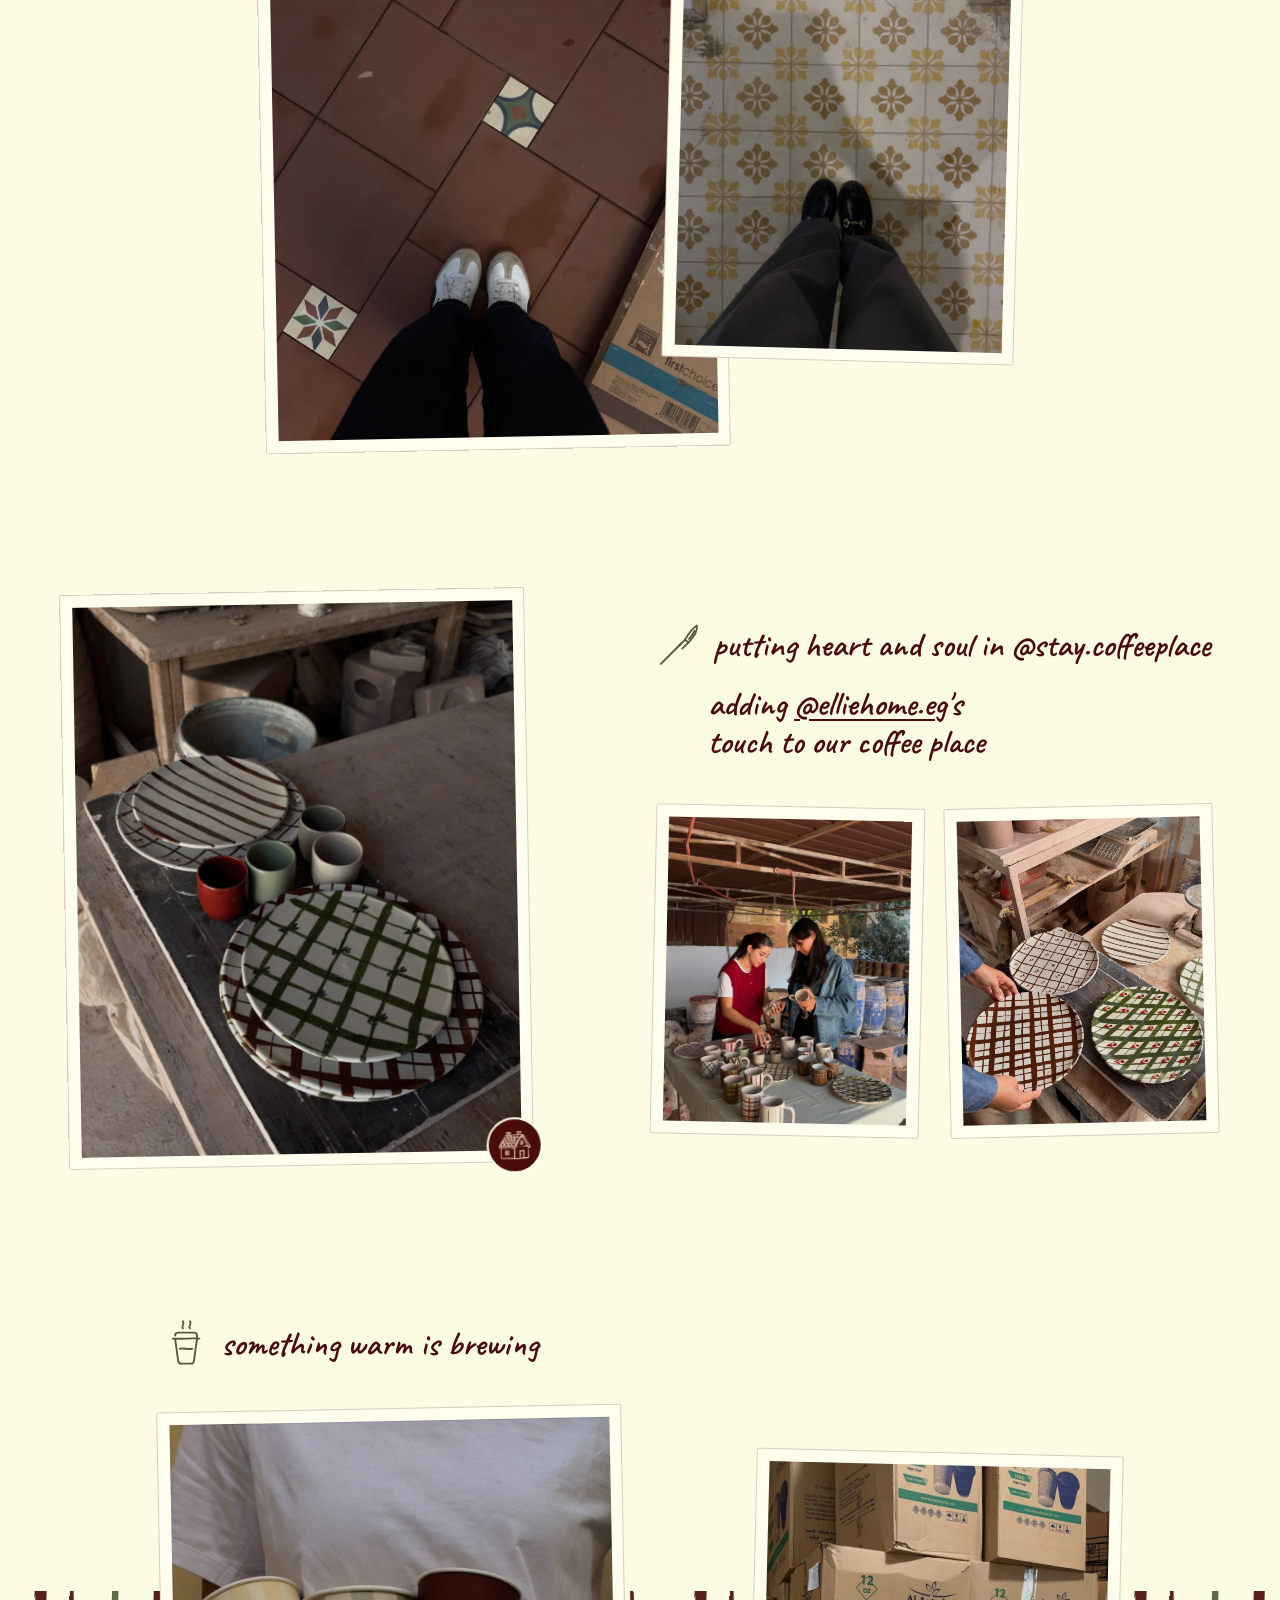
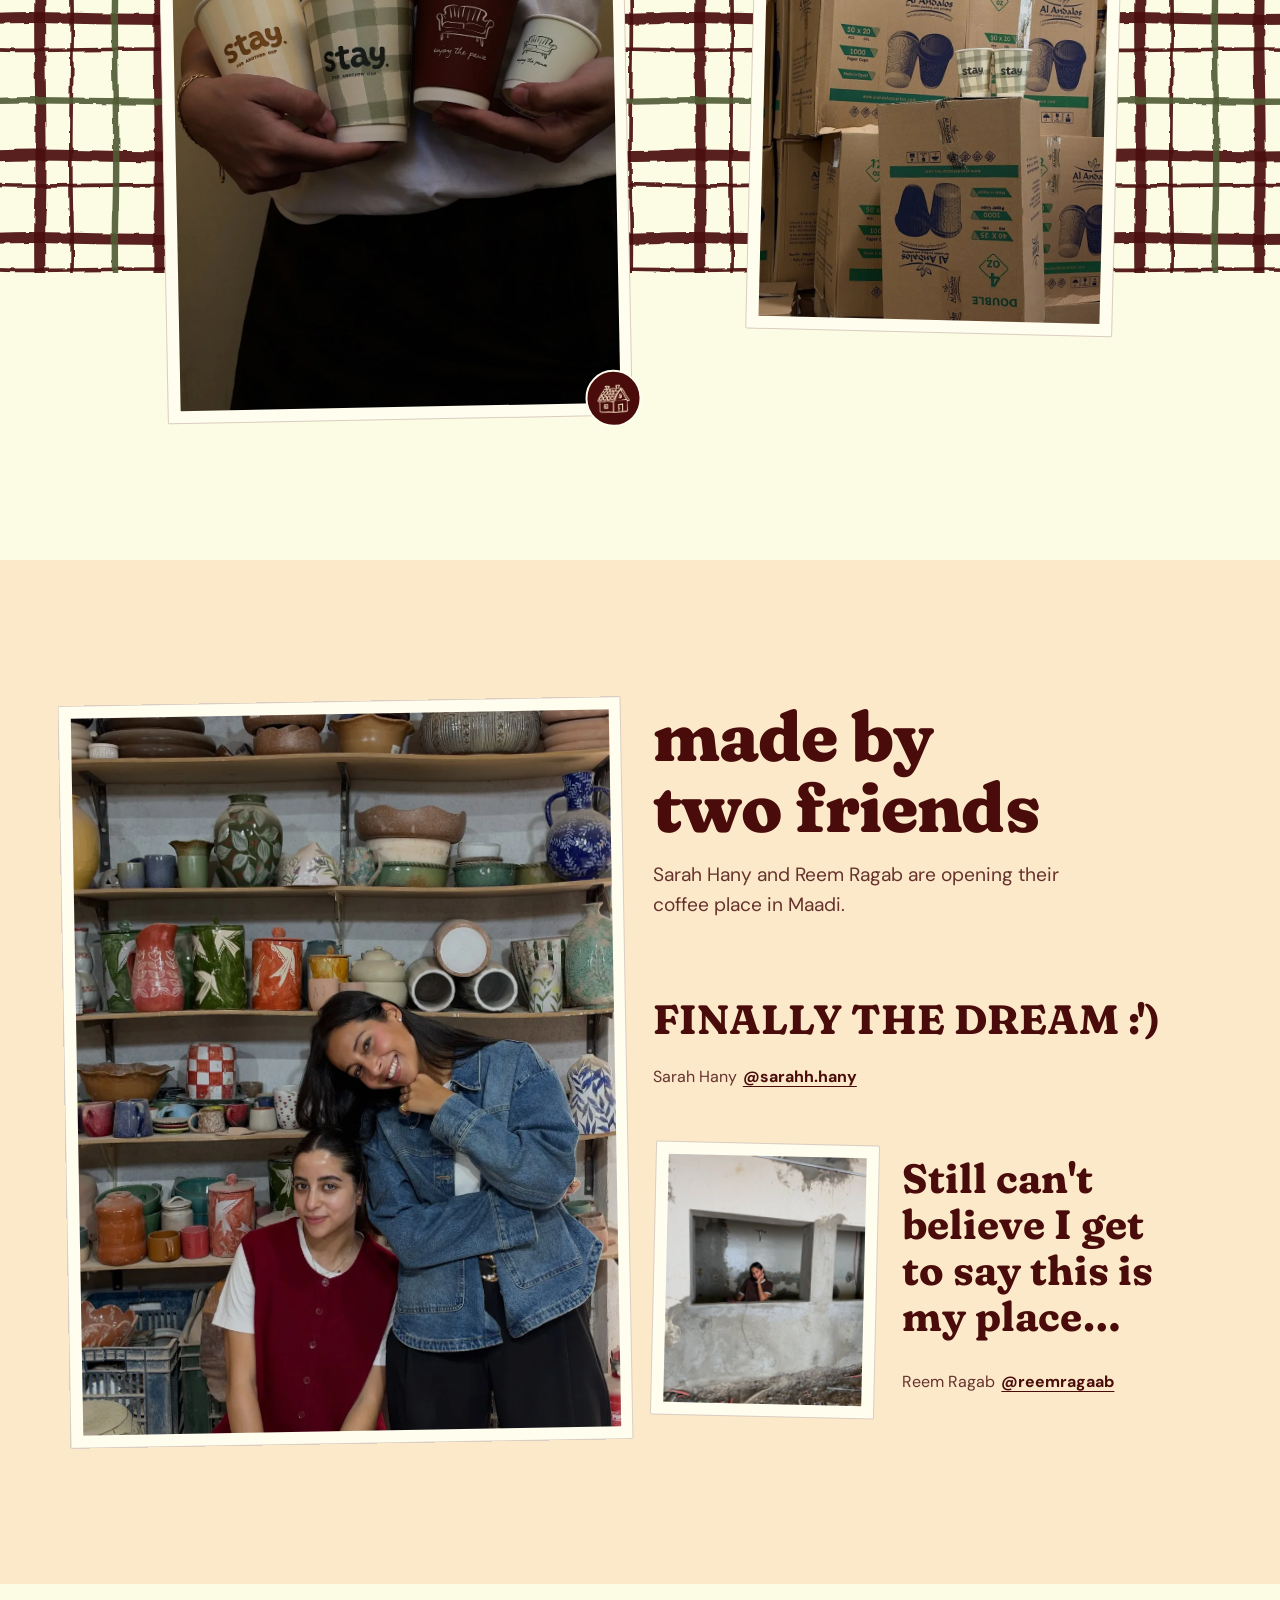
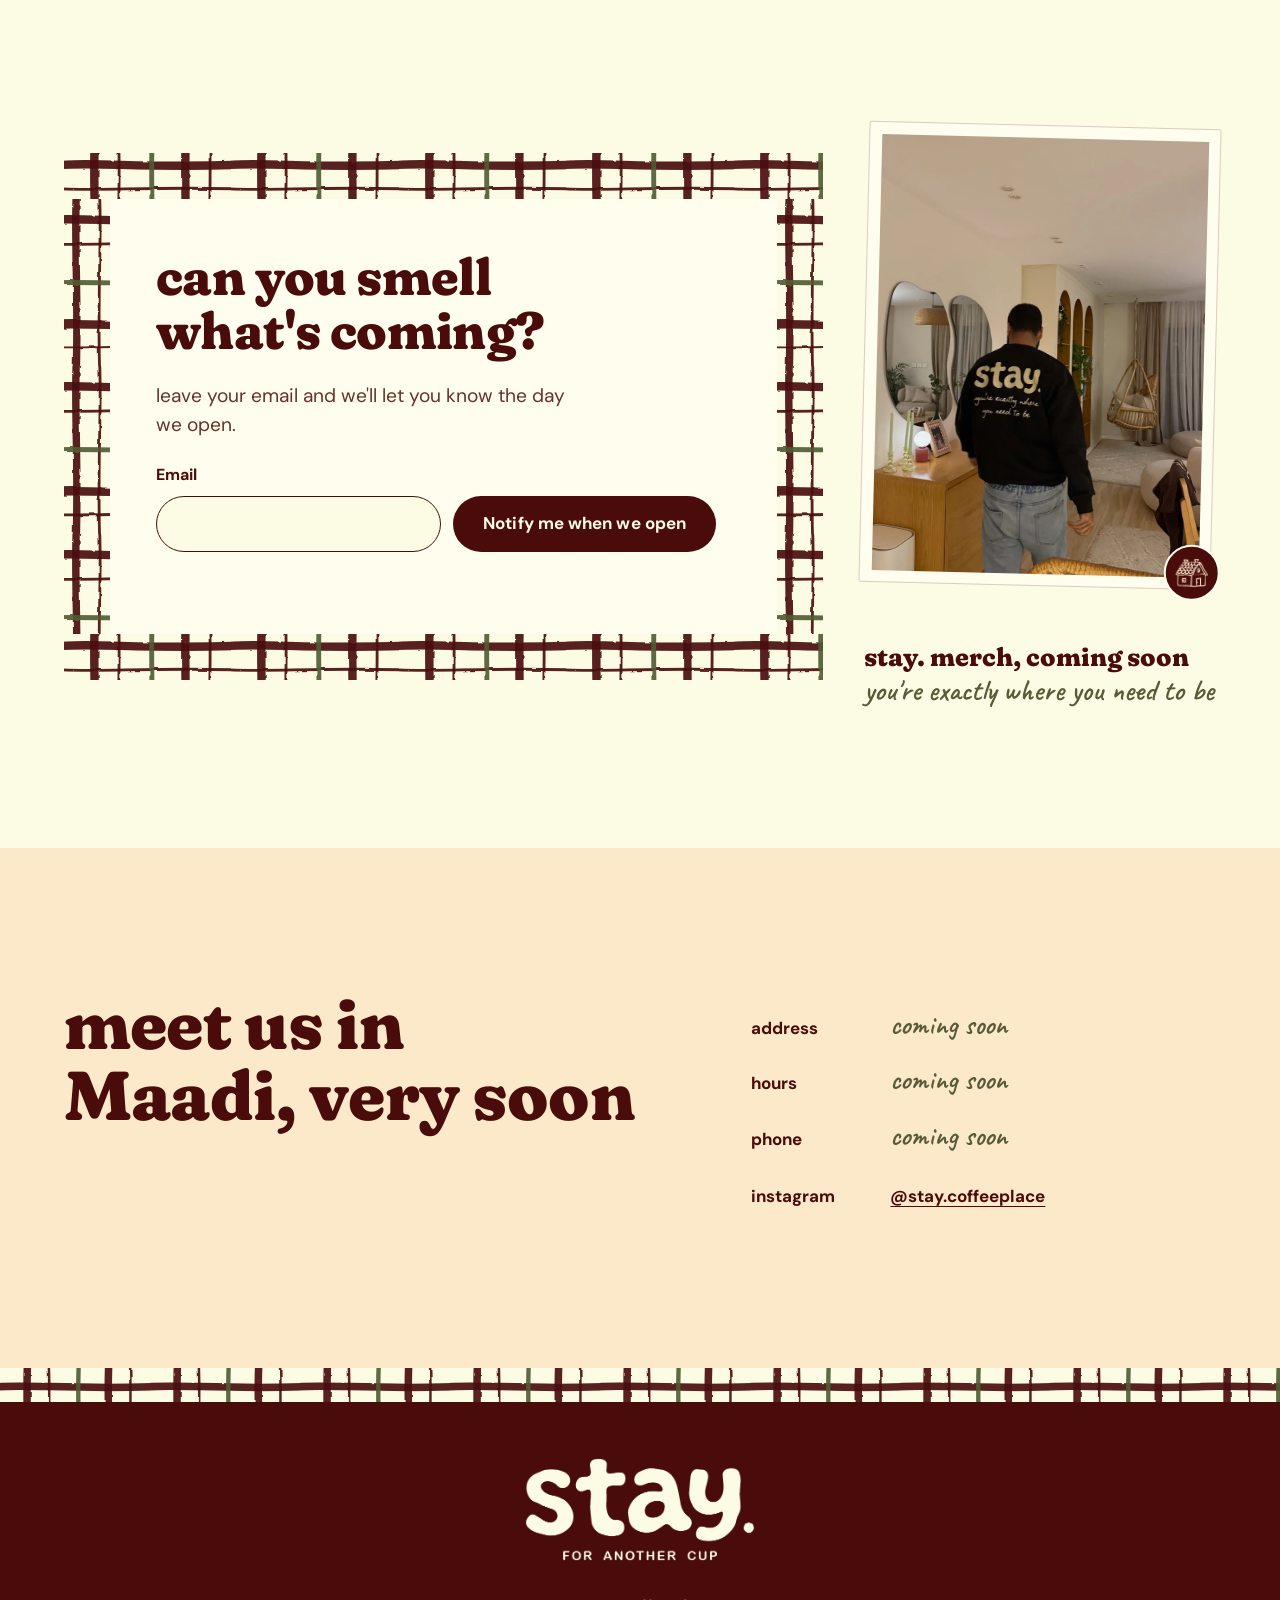
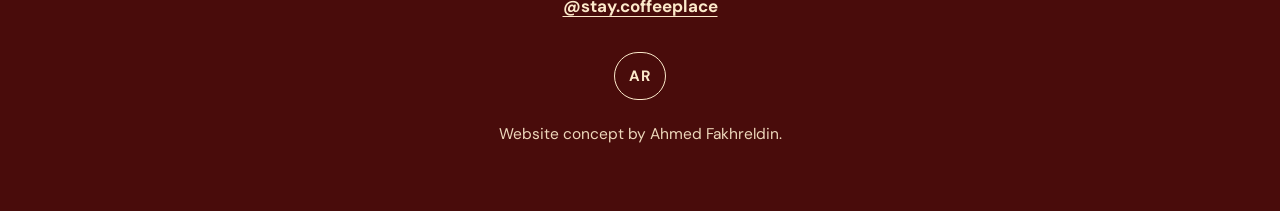
==== commit f12e46a8: "Rebuild as a single coming-soon page: stay journey, real photos, opening-day list Co-Authored-By: Cl" ====
--- a/index.html
+++ b/index.html
@@ -1,72 +1,276 @@
-<!doctype html><html lang="en"><head><meta charset="utf-8"><meta name="viewport" content="width=device-width,initial-scale=1">
-<title>stay. coffee place</title><link rel="stylesheet" href="fonts.css"><link rel="stylesheet" href="style.css"><script src="site.js" defer></script></head><body><div class="announce"><b>Now open in Maadi.</b> Come in for a cup, stay for another. <a href="index.html#visit"><u>Get directions</u></a></div>
-<header class="hdr"><div class="wrap hbar"><a class="brand" href="index.html" aria-label="stay. home"><img class="house" src="img/house-maroon.png" alt=""><img class="word" src="img/stay-maroon.png" alt="stay."></a>
-<nav class="nav"><a class="" href="menu.html">Menu</a><a class="" href="index.html#story">Our story</a><a class="" href="index.html#visit">Visit</a><a class="" href="https://www.instagram.com/stay.coffeeplace/" target="_blank" rel="noopener">Instagram</a></nav><div class="hr"><span class="lang"><b>EN</b> | ع</span><a class="btn fill sm" href="index.html#visit">Find us</a><button class="burger" type="button" aria-label="Open menu" aria-expanded="false" aria-controls="mnav"><i></i><i></i><i></i></button></div></div>
-<div class="mnav" id="mnav" hidden><nav><a class="" href="menu.html">Menu</a><a class="" href="index.html#story">Our story</a><a class="" href="index.html#visit">Visit</a><a class="" href="https://www.instagram.com/stay.coffeeplace/" target="_blank" rel="noopener">Instagram</a></nav><a class="btn fill" href="index.html#visit">Find us in Maadi</a><span class="lang"><b>EN</b> | عربي</span></div></header>
-<main class="wrap"><section class="hero">
- <div>
-  <span class="hand">meet us in Maadi</span>
-  <h1 class="round">your coffee<br>home<em>.</em></h1>
-  <p class="lead">A place to pause, a place to stay. Come in for one cup, and stay for another.</p>
-  <div class="btns"><a class="btn fill" href="menu.html">See the menu</a><a class="btn ghost" href="#visit">Find us in Maadi</a></div>
-  <div class="facts"><div><b>Maadi</b>Cairo</div><div><b>Hours</b><span class="todo">Add hours</span></div><div><b>Dine in</b>&amp; takeaway <span class="todo">Confirm</span></div></div>
- </div>
- <div class="houseframe"><div class="shape"></div><div class="photo"></div>
-  <span class="todo swap">Swap for interior photo</span><div class="onphoto"><div class="script">for another cup.</div></div>
-  <a class="sticker" href="#visit" style="left:-34px;bottom:90px"><img src="img/house-maroon.png" alt=""><div><b>Now open in Maadi</b>Tap for directions</div></a>
- </div>
-</section></main>
-
-<section class="sec" style="padding-top:20px"><div class="wrap">
- <div class="shead"><div><span class="hand">what's brewing</span><h2 class="round">From the menu</h2></div><a class="more" href="menu.html">Full menu →</a></div>
- <div class="chips js-filter" role="tablist"><button class="chip on" data-f="all">All</button><button class="chip" data-f="Hot coffee">Hot coffee</button><button class="chip" data-f="Iced">Iced</button><button class="chip" data-f="Something sweet">Something sweet</button></div>
- <div class="cards"><div class="card" data-cat="Hot coffee"><div class="ph st"><svg viewBox="0 0 120 120"><path d="M28 44h54v30a24 24 0 0 1-24 24h-6a24 24 0 0 1-24-24z"/><path d="M82 52h8a11 11 0 0 1 0 22h-9"/><path d="M20 104h76"/><path d="M46 20c-6 6 6 10 0 17M60 16c-6 7 6 12 0 20"/></svg><span class="tag">Photo on opening day</span></div><div class="cin"><span class="cat">Hot coffee</span><h4>Your signature drink</h4><p>Name, short description and price from your menu.</p><div class="price"><span>EGP --</span><span class="add">+</span></div></div></div><div class="card" data-cat="Iced"><div class="ph st"><svg viewBox="0 0 120 120"><path d="M34 34h52l-7 70H41z"/><path d="M30 34h60"/><path d="M34 26c4-10 48-10 52 0"/><path d="M66 34l8-26 12 2"/><path d="M46 60h10v10H46zM62 72h10v10H62z"/></svg><span class="tag">Photo on opening day</span></div><div class="cin"><span class="cat">Iced</span><h4>The iced one</h4><p>The drink from your “for another cup” poster.</p><div class="price"><span>EGP --</span><span class="add">+</span></div></div></div><div class="card" data-cat="Something sweet"><div class="ph st"><svg viewBox="0 0 120 120"><path d="M14 76c10-30 34-44 46-44s36 14 46 44c-8 6-16 4-22-2-4 8-14 12-24 12s-20-4-24-12c-6 6-14 8-22 2z"/><path d="M48 36l6 44M72 36l-6 44M34 50l14 30M86 50l-14 30"/></svg><span class="tag">Photo on opening day</span></div><div class="cin"><span class="cat">Something sweet</span><h4>Morning bake</h4><p>A pastry to go with the first cup.</p><div class="price"><span>EGP --</span><span class="add">+</span></div></div></div><div class="card" data-cat="Something sweet"><div class="ph st"><svg viewBox="0 0 120 120"><circle cx="60" cy="60" r="40"/><path d="M44 46h.1M70 42h.1M58 62h.1M78 70h.1M44 76h.1M64 84h.1" stroke-width="7"/></svg><span class="tag">Photo on opening day</span></div><div class="cin"><span class="cat">Something sweet</span><h4>The cookie</h4><p>Name and price from your menu.</p><div class="price"><span>EGP --</span><span class="add">+</span></div></div></div></div>
-</div></section>
-
-<section class="sec pottery"><div class="wrap">
- <div class="shead"><div><span class="hand">made by hand</span><h2 class="round">Heart and soul,<br>down to the cups.</h2></div><p>Plaid, stripes and little painted details in maroon, forest green and cream, picked piece by piece at the pottery studio.</p></div>
- <div class="pgrid">
-  <div class="p p1" style="background-image:url(img/pottery-plaid-plates-cups.jpg)"></div>
-  <div class="p" style="background-image:url(img/pottery-owners-choosing-mugs.jpg)"></div>
-  <div class="txt"><div class="script">every cup has a story.</div><p>Swap in photos of the finished pieces on the tables once you open.</p></div>
-  <div class="p" style="background-image:url(img/pottery-patterned-plates.jpg)"></div>
-  <div class="p" style="background-image:url(img/pottery-kiln-firing.jpg);background-position:center 60%"></div>
- </div>
-</div></section>
-
-<section class="sec founders" id="story"><div class="wrap fgrid">
- <div class="fphotos"><div class="a" style="background-image:url(img/owners-pottery-studio.jpg)"></div><div class="b" style="background-image:url(img/owners-stay-experience-reel-cover.jpg)"></div></div>
- <div>
-  <span class="hand">our story</span>
-  <h2 class="round">Two best friends,<br>one coffee home.</h2>
-  <p style="opacity:.85;max-width:480px">Stay is Sarah Hany and Reem Ragab's place in Maadi. They built it for the moments you don't want to rush: one more sip, one more chat, one more cup.</p>
-  <blockquote>“So happy i got to do this in this lifetime with my bestfriend! Putting heart and soul in @stay.coffeeplace ♥️”</blockquote>
-  <cite>Sarah Hany, co-founder</cite>
-  <div class="handles"><a class="btn cream sm" href="https://www.instagram.com/sarahh.hany/" target="_blank" rel="noopener">@sarahh.hany</a><a class="btn line-cream sm" href="https://www.instagram.com/reemragaab/" target="_blank" rel="noopener">@reemragaab</a></div>
- </div>
-</div></section>
-
-<section class="sec"><div class="wrap">
- <div class="shead"><div><span class="hand" id="visit">come over</span><h2 class="round">Visit us in Maadi</h2></div></div>
- <div class="vgrid">
-  <div class="vcard"><span class="caps" style="color:var(--olive)">stay. Maadi</span><h3>We saved you a seat.</h3>
-   <div class="vrow"><span>Address</span><span class="todo">Street, Maadi</span></div>
-   <div class="vrow"><span>Every day</span><span class="todo">Opening hours</span></div>
-   <div class="vrow"><span>Phone / WhatsApp</span><span class="todo">Number</span></div>
-   <div class="vrow" style="border:0"><span>Good for</span><b>Coffee dates, slow mornings, catching up</b></div>
-   <div class="btns" style="margin-top:22px"><a class="btn fill" href="https://www.google.com/maps/search/?api=1&amp;query=Maadi%2C%20Cairo" target="_blank" rel="noopener">Open in Google Maps</a><a class="btn ghost" href="#visit" title="WhatsApp number to add">WhatsApp us</a></div>
+<!doctype html>
+<html lang="en">
+<head>
+<meta charset="utf-8">
+<meta name="viewport" content="width=device-width, initial-scale=1, minimum-scale=1">
+<title>stay. coffee place, coming soon to Maadi</title>
+<meta name="description" content="stay. is our coffee place, coming soon to Maadi. Watch the home being made and be the first to know when we open.">
+<meta name="theme-color" content="#490C0B">
+<meta property="og:type" content="website">
+<meta property="og:title" content="stay. coffee place, coming soon to Maadi">
+<meta property="og:description" content="Your coffee home, coming soon to Maadi. Notify me when we open.">
+<link rel="canonical" href="https://ahmedfakhr1.github.io/stay-preview/">
+<meta property="og:url" content="https://ahmedfakhr1.github.io/stay-preview/">
+<meta property="og:image" content="https://ahmedfakhr1.github.io/stay-preview/og.jpg">
+<meta name="twitter:card" content="summary_large_image">
+<meta name="twitter:image" content="https://ahmedfakhr1.github.io/stay-preview/og.jpg">
+<link rel="icon" type="image/png" href="icon.png">
+<link rel="apple-touch-icon" href="apple-touch-icon.png">
+<link rel="preload" href="fonts/caveat-14ecf1.woff2" as="font" type="font/woff2" crossorigin>
+<link rel="preload" href="fonts/dm-sans-8ca1b7.woff2" as="font" type="font/woff2" crossorigin>
+<link rel="preload" href="fonts/fraunces-fc6efb.woff2" as="font" type="font/woff2" crossorigin>
+<link rel="preload" href="img/hoarding.webp" as="image" type="image/webp" media="(min-width: 900px)">
+<style>html.fl body{opacity:0}body{transition:opacity .25s ease}</style>
+<script>
+(function () {
+  var h = document.documentElement;
+  h.classList.add('fl', 'js');
+  var done = function () { h.classList.remove('fl'); };
+  setTimeout(done, 1200);
+  if (document.fonts && document.fonts.load) {
+    Promise.all([
+      document.fonts.load('700 1em Fraunces'),
+      document.fonts.load('400 1em "DM Sans"'),
+      document.fonts.load('600 1em Caveat')
+    ]).then(done, done);
+  } else { done(); }
+})();
+</script>
+<link rel="stylesheet" href="fonts.css?v=2">
+<link rel="stylesheet" href="styles.css?v=2">
+<script src="site.js?v=2" defer></script>
+</head>
+<body>
+<a class="skip" href="#main">Skip to the page</a>
+
+<header class="hero" id="top">
+  <button class="lang" type="button" data-ar aria-haspopup="dialog" aria-label="Switch language to Arabic">AR</button>
+
+  <div class="hero__brand">
+    <img class="hero__house" src="img/house-cream.png" width="530" height="458" alt="">
+    <img class="hero__lockup" src="img/lockup-cream.png" width="532" height="239" alt="stay. FOR ANOTHER CUP">
+    <h1 class="hero__line">your coffee home, coming soon to Maadi</h1>
+    <a class="btn btn--cream" href="#notify">Notify me when we open</a>
   </div>
-  <div class="vposter"></div>
- </div>
-</div></section>
-
-<section class="igsec"><div class="wrap">
- <div class="ighead"><h3>on instagram · <span>@stay.coffeeplace</span></h3><a class="btn ghost sm" href="https://www.instagram.com/stay.coffeeplace/" target="_blank" rel="noopener">Follow</a></div>
- <div class="iggrid"><a href="https://www.instagram.com/stay.coffeeplace/" target="_blank" rel="noopener" aria-label="stay. on Instagram" style="background-image:url(img/logo-house-maroon.jpg)"></a><a href="https://www.instagram.com/stay.coffeeplace/" target="_blank" rel="noopener" aria-label="stay. on Instagram" style="background-image:url(img/poster-meet-us-in-maadi.jpg)"></a><a href="https://www.instagram.com/stay.coffeeplace/" target="_blank" rel="noopener" aria-label="stay. on Instagram" style="background-image:url(img/poster-a-place-to-stay.jpg)"></a><a href="https://www.instagram.com/stay.coffeeplace/" target="_blank" rel="noopener" aria-label="stay. on Instagram" style="background-image:url(img/interior-construction-dust-drills.jpg)"></a><a href="https://www.instagram.com/stay.coffeeplace/" target="_blank" rel="noopener" aria-label="stay. on Instagram" style="background-image:url(img/texture-coffee-crema.jpg)"></a><a href="https://www.instagram.com/stay.coffeeplace/" target="_blank" rel="noopener" aria-label="stay. on Instagram" style="background-image:url(img/logo-wordmark.jpg)"></a></div>
-</div></section>
-<footer class="ftr"><div class="wrap"><div class="fcols">
-<div><img class="house" src="img/house-cream.png" alt=""><img class="word" src="img/wordmark-cream.png" alt="stay. for another cup"></div>
-<div><h5>Visit</h5><p>Maadi, Cairo<br><span class="todo" style="background:#5C1715;color:#CACDAE;border-color:#CACDAE">Street address</span></p></div>
-<div><h5>Follow</h5><ul><li><a href="https://www.instagram.com/stay.coffeeplace/" target="_blank" rel="noopener">@stay.coffeeplace</a></li><li><a href="https://www.instagram.com/sarahh.hany/" target="_blank" rel="noopener">@sarahh.hany</a></li><li><a href="https://www.instagram.com/reemragaab/" target="_blank" rel="noopener">@reemragaab</a></li></ul></div>
-<div><h5>Stay in the loop</h5><p>Opening day, new drinks, and little things worth staying for.</p><form class="news js-notify" novalidate><input type="email" name="email" placeholder="Your email" aria-label="Email address" required><button type="submit">Notify me</button></form></div>
-</div><div class="fbot"><span>© stay. coffee place, Maadi</span><span>EN | عربي</span></div></div></footer><nav class="mbar"><a class="" href="menu.html">Menu</a><a class="" href="index.html#visit">Directions</a><a class="hot" href="menu.html#order">Order</a></nav></body></html>+
+  <div class="hero__seam plaid" aria-hidden="true"></div>
+
+  <div class="hero__photo">
+    <img src="img/hoarding.webp" width="1200" height="1600" alt="The shopfront hoarding in Maadi with the house mark and the words COMING SOON, under an evening sky and a palm tree">
+  </div>
+</header>
+
+<main id="main">
+
+  <section class="intro" aria-labelledby="intro-h">
+    <div class="wrap grid">
+      <div class="intro__text">
+        <h2 id="intro-h" class="display"><span>a place to pause.</span> <span>a place to stay.</span></h2>
+        <p class="lead">something warm is brewing in Maadi. come and watch it come together, dust and all.</p>
+        <p class="note note--sage"><svg class="doodle" viewBox="0 0 64 64" aria-hidden="true"><use href="#d-pin"/></svg>we're staying in Maadi</p>
+      </div>
+      <figure class="print reveal intro__print" style="--r:1.3deg;--ar:3/4">
+        <img src="img/mugs.webp" width="800" height="1067" alt="A hand-painted plaid mug and a green mug on a stone ledge beside a plant" loading="lazy">
+      </figure>
+    </div>
+  </section>
+
+  <section class="journey" id="journey" aria-labelledby="journey-h">
+
+    <div class="wrap">
+      <div class="journey__head">
+        <h2 id="journey-h" class="display display--m">our stay journey</h2>
+        <p class="lead">a little diary of the home being made, from the first drill to the first cup.</p>
+      </div>
+    </div>
+
+    <!-- dust and drills -->
+    <div class="wrap grid step step--dust">
+      <p class="note step__note"><svg class="doodle" viewBox="0 0 64 64" aria-hidden="true"><use href="#d-brush"/></svg>a little dust before the cozy</p>
+      <figure class="print reveal step__a" style="--r:-1.2deg;--ar:3/4">
+        <img src="img/dust.webp" width="900" height="1204" alt="The empty room with red cables across the floor, a wooden ladder and little drawn builders on top of the photo" loading="lazy">
+        <span class="stamp"><img src="img/house-cream.png" width="530" height="458" alt="" loading="lazy"></span>
+      </figure>
+      <figure class="print reveal step__b" style="--r:1deg;--ar:3/4">
+        <img src="img/walking.webp" width="900" height="1200" alt="The bare room with a drawn figure walking through it carrying a coffee, and the words coming soon" loading="lazy">
+      </figure>
+    </div>
+
+    <!-- green tiles -->
+    <div class="tiles">
+      <div class="tiles__bar">
+        <img src="img/bar.webp" width="1500" height="880" alt="The bar front covered in dark green glazed tiles, under a wooden beam and warm lights" loading="lazy">
+      </div>
+      <div class="wrap grid tiles__body">
+        <figure class="print reveal tiles__a" style="--r:-1.4deg;--ar:3/4">
+          <img src="img/hall.webp" width="800" height="1067" alt="A hallway where the green tiles have started to climb the wall" loading="lazy">
+        </figure>
+        <figure class="print reveal tiles__b" style="--r:1.1deg;--ar:3/4">
+          <img src="img/wall.webp" width="900" height="1662" alt="Sarah and Reem leaning together in front of the new green tiled wall" loading="lazy">
+          <span class="stamp"><img src="img/house-cream.png" width="530" height="458" alt="" loading="lazy"></span>
+        </figure>
+        <p class="note note--cream tiles__note"><svg class="doodle" viewBox="0 0 64 64" aria-hidden="true"><use href="#d-tile"/></svg>our stay journey featuring <a href="https://www.instagram.com/mazloum_tiles/" target="_blank" rel="noopener">@mazloum_tiles</a></p>
+      </div>
+    </div>
+
+    <!-- floors -->
+    <div class="wrap grid step step--floors">
+      <p class="note step__note"><svg class="doodle" viewBox="0 0 64 64" aria-hidden="true"><use href="#d-tile"/></svg>life lately</p>
+      <figure class="print reveal floors__a" style="--r:-1.1deg;--ar:3/4">
+        <img src="img/terracotta.webp" width="800" height="1067" alt="Looking down at a terracotta floor with small colourful cement tiles set into it" loading="lazy">
+      </figure>
+      <figure class="print reveal floors__b" style="--r:1.5deg;--ar:4/5">
+        <img src="img/mustard.webp" width="800" height="1067" alt="Looking down at a mustard and cream cement tile floor" loading="lazy">
+      </figure>
+    </div>
+
+    <!-- plates and mugs -->
+    <div class="wrap grid step step--pottery">
+      <figure class="print reveal pottery__a" style="--r:-1deg;--ar:4/5;--op:50% 62%">
+        <img src="img/plates.webp" width="1000" height="1333" alt="Hand-painted plates in green and maroon plaid and stripes, with three small cups, on a studio table" loading="lazy">
+        <span class="stamp"><img src="img/house-cream.png" width="530" height="458" alt="" loading="lazy"></span>
+      </figure>
+      <div class="pottery__text">
+        <p class="note"><svg class="doodle" viewBox="0 0 64 64" aria-hidden="true"><use href="#d-brush"/></svg>putting heart and soul in @stay.coffeeplace</p>
+        <p class="note note--b">adding <a href="https://www.instagram.com/elliehome.eg/" target="_blank" rel="noopener">@elliehome.eg</a>'s touch to our coffee place</p>
+      </div>
+      <figure class="print reveal pottery__b" style="--r:1.2deg;--ar:4/5">
+        <img src="img/painting.webp" width="1000" height="1333" alt="Sarah and Reem painting mugs at the pottery studio, with plaid plates and mugs laid out on the table" loading="lazy">
+      </figure>
+      <figure class="print reveal pottery__c" style="--r:-1.3deg;--ar:4/5">
+        <img src="img/plates-hands.webp" width="900" height="1200" alt="Hands holding a freshly painted maroon plaid plate next to a green one" loading="lazy">
+      </figure>
+    </div>
+
+    <!-- cups and cartons -->
+    <div class="cups">
+      <div class="wrap"><p class="note cups__note"><svg class="doodle" viewBox="0 0 64 64" aria-hidden="true"><use href="#d-cup"/></svg>something warm is brewing</p></div>
+      <div class="cups__row">
+        <div class="cups__band plaid" aria-hidden="true"></div>
+        <div class="wrap grid cups__body">
+          <figure class="print reveal cups__a" style="--r:-1.1deg;--ar:3/4">
+            <img src="img/cups.webp" width="1000" height="1333" alt="Four stay. paper cups held in two hands: cream stripes, green gingham, maroon and a small cream cup" loading="lazy">
+            <span class="stamp"><img src="img/house-cream.png" width="530" height="458" alt="" loading="lazy"></span>
+          </figure>
+          <figure class="print reveal cups__b" style="--r:1.4deg;--ar:3/4">
+            <img src="img/cartons.webp" width="800" height="1067" alt="Stacks of cup cartons in the storeroom, with two green gingham stay. cups on top" loading="lazy">
+          </figure>
+        </div>
+      </div>
+    </div>
+  </section>
+
+  <section class="friends" aria-labelledby="friends-h">
+    <div class="wrap grid">
+      <div class="friends__head">
+        <h2 id="friends-h" class="display display--m">made by two friends</h2>
+        <p class="lead">Sarah Hany and Reem Ragab are opening their coffee place in Maadi.</p>
+      </div>
+      <figure class="print reveal friends__pic" style="--r:-1deg;--ar:3/4">
+        <img src="img/founders.webp" width="1000" height="1333" alt="Sarah and Reem smiling together in front of shelves of hand-painted pottery" loading="lazy">
+      </figure>
+      <div class="friends__quotes">
+        <figure class="quote">
+          <blockquote><p>FINALLY THE DREAM :')</p></blockquote>
+          <figcaption>Sarah Hany <a href="https://www.instagram.com/sarahh.hany/" target="_blank" rel="noopener">@sarahh.hany</a></figcaption>
+        </figure>
+        <figure class="quote quote--reem">
+          <figure class="print reveal quote__pic" style="--r:1.3deg;--ar:4/5">
+            <img src="img/reem.webp" width="900" height="1120" alt="Reem smiling from a window of the bare concrete shell" loading="lazy">
+          </figure>
+          <blockquote><p>Still can't believe I get to say this is my place…</p></blockquote>
+          <figcaption>Reem Ragab <a href="https://www.instagram.com/reemragaab/" target="_blank" rel="noopener">@reemragaab</a></figcaption>
+        </figure>
+      </div>
+    </div>
+  </section>
+
+  <section class="notify" id="notify" aria-labelledby="notify-h">
+    <div class="wrap grid">
+      <div class="card">
+        <span class="edge edge--t" aria-hidden="true"></span><span class="edge edge--b" aria-hidden="true"></span>
+        <span class="edge edge--l" aria-hidden="true"></span><span class="edge edge--r" aria-hidden="true"></span>
+        <div class="card__in">
+          <h2 id="notify-h" class="display display--s">can you smell what's coming?</h2>
+          <p class="lead">leave your email and we'll let you know the day we open.</p>
+          <form class="form" id="notify-form" novalidate>
+            <label class="form__label" for="email">Email</label>
+            <div class="form__row">
+              <input class="form__input" id="email" name="email" type="email" inputmode="email" autocomplete="email" aria-describedby="email-msg" required>
+              <button class="btn btn--maroon" type="submit">Notify me when we open</button>
+            </div>
+            <p class="form__msg" id="email-msg" role="alert"></p>
+          </form>
+          <div class="thanks" id="thanks" role="status" hidden>
+            <h3 class="thanks__h">thank you, you're on the list.</h3>
+            <p class="thanks__p">we'll write the moment our door opens.</p>
+            <button class="linkbtn" type="button" id="again">use another email</button>
+          </div>
+        </div>
+      </div>
+      <figure class="print reveal merch" style="--r:1.4deg;--ar:3/4">
+        <img src="img/sweatshirt.webp" width="800" height="1067" alt="Someone in a black stay. sweatshirt walking into a warm living room, with 'you're exactly where you need to be' on the back" loading="lazy">
+        <span class="stamp"><img src="img/house-cream.png" width="530" height="458" alt="" loading="lazy"></span>
+      </figure>
+      <p class="merch__note note"><span class="merch__t">stay. merch, coming soon</span>you're exactly where you need to be</p>
+    </div>
+  </section>
+
+  <section class="visit" aria-labelledby="visit-h">
+    <div class="wrap grid">
+      <h2 id="visit-h" class="display display--m visit__h">meet us in Maadi, very soon</h2>
+      <dl class="visit__list">
+        <div><dt>address</dt><dd class="soon">coming soon</dd></div>
+        <div><dt>hours</dt><dd class="soon">coming soon</dd></div>
+        <div><dt>phone</dt><dd class="soon">coming soon</dd></div>
+        <div><dt>instagram</dt><dd><a class="ig" href="https://www.instagram.com/stay.coffeeplace/" target="_blank" rel="noopener">@stay.coffeeplace</a></dd></div>
+      </dl>
+    </div>
+  </section>
+</main>
+
+<footer class="foot">
+  <div class="foot__edge plaid" aria-hidden="true"></div>
+  <div class="foot__in wrap">
+    <img class="foot__lockup" src="img/lockup-cream.png" width="532" height="239" alt="stay. FOR ANOTHER CUP" loading="lazy">
+    <p class="foot__ig"><a href="https://www.instagram.com/stay.coffeeplace/" target="_blank" rel="noopener">@stay.coffeeplace</a></p>
+    <button class="lang lang--foot" type="button" data-ar aria-haspopup="dialog" aria-label="Switch language to Arabic">AR</button>
+    <p class="foot__credit">Website concept by Ahmed Fakhreldin.</p>
+  </div>
+</footer>
+
+<a class="pill" id="pill" href="#notify" tabindex="-1" aria-hidden="true">Notify me</a>
+
+<dialog class="ar" id="ar" aria-labelledby="ar-t">
+  <p id="ar-t" class="ar__t">Arabic is not in this preview, it will be live in the final version.</p>
+  <button class="btn btn--maroon" type="button" id="ar-close">OK</button>
+</dialog>
+
+<svg width="0" height="0" style="position:absolute" aria-hidden="true" focusable="false">
+  <defs>
+    <g id="d-cup" fill="none" stroke="currentColor" stroke-width="2.4" stroke-linecap="round" stroke-linejoin="round">
+      <path d="M18 25 L22 54 C22.4 56 24 57 26 57 L38 57 C40 57 41.6 56 42 54 L46 25"/>
+      <path d="M15 25 C28 26 36 24 49 25"/>
+      <path d="M18 21 C18 18.6 20 17.4 22 17.4 L42 17.4 C44 17.4 46 18.6 46 21 L46 25"/>
+      <path d="M24 38 C29 36.6 35 39.4 40 38"/>
+      <path d="M28 12 C25 9 31 7 28 3"/>
+      <path d="M37 12 C34 9 40 7 37 3"/>
+    </g>
+    <g id="d-tile" fill="none" stroke="currentColor" stroke-width="2.4" stroke-linecap="round" stroke-linejoin="round">
+      <path d="M10 11 C24 9 40 12 54 10 C55 24 53 40 54 54 C40 55 24 53 10 54 C11 40 9 24 10 11 Z"/>
+      <path d="M32 32 C27 27 26 20 32 16 C38 20 37 27 32 32 C37 27 44 26 48 32 C44 38 37 37 32 32 C37 37 38 44 32 48 C26 44 27 37 32 32 C27 37 20 38 16 32 C20 26 27 27 32 32 Z"/>
+    </g>
+    <g id="d-brush" fill="none" stroke="currentColor" stroke-width="2.4" stroke-linecap="round" stroke-linejoin="round">
+      <path d="M10 56 C18 48 26 40 36 30"/>
+      <path d="M33 33 L41 25 C42.4 26.6 43.6 27.6 45.4 28.6 L37.4 36.6"/>
+      <path d="M41 25 C45 18 50 11 56 7 C57 13 53 21 45.4 28.6"/>
+      <path d="M46 24 C49 21 51 18 53 14"/>
+    </g>
+    <g id="d-pin" fill="none" stroke="currentColor" stroke-width="2.4" stroke-linecap="round" stroke-linejoin="round">
+      <path d="M32 58 C22 44 16 36 16 26 C16 17 23 10 32 10 C41 10 48 17 48 26 C48 36 42 44 32 58 Z"/>
+      <path d="M32 21.5 C35 21.5 37 23.5 37 26.5 C37 29.5 35 31.5 32 31.5 C29 31.5 27 29.5 27 26.5 C27 23.5 29 21.5 32 21.5 Z"/>
+    </g>
+  </defs>
+</svg>
+</body>
+</html>
--- a/fonts.css
+++ b/fonts.css
@@ -1,115 +1,24 @@
-@font-face {
-  font-family: 'Cairo';
-  font-style: normal;
-  font-weight: 500;
-  font-display: swap;
-  src: url(fonts/93eb798906f2.woff2) format('woff2');
-  unicode-range: U+0600-06FF, U+0750-077F, U+0870-088E, U+0890-0891, U+0897-08E1, U+08E3-08FF, U+200C-200E, U+2010-2011, U+204F, U+2E41, U+FB50-FDFF, U+FE70-FE74, U+FE76-FEFC, U+102E0-102FB, U+10E60-10E7E, U+10EC2-10EC4, U+10EFC-10EFF, U+1EE00-1EE03, U+1EE05-1EE1F, U+1EE21-1EE22, U+1EE24, U+1EE27, U+1EE29-1EE32, U+1EE34-1EE37, U+1EE39, U+1EE3B, U+1EE42, U+1EE47, U+1EE49, U+1EE4B, U+1EE4D-1EE4F, U+1EE51-1EE52, U+1EE54, U+1EE57, U+1EE59, U+1EE5B, U+1EE5D, U+1EE5F, U+1EE61-1EE62, U+1EE64, U+1EE67-1EE6A, U+1EE6C-1EE72, U+1EE74-1EE77, U+1EE79-1EE7C, U+1EE7E, U+1EE80-1EE89, U+1EE8B-1EE9B, U+1EEA1-1EEA3, U+1EEA5-1EEA9, U+1EEAB-1EEBB, U+1EEF0-1EEF1;
-}
-@font-face {
-  font-family: 'Cairo';
-  font-style: normal;
-  font-weight: 500;
-  font-display: swap;
-  src: url(fonts/e063772311b9.woff2) format('woff2');
-  unicode-range: U+0000-00FF, U+0131, U+0152-0153, U+02BB-02BC, U+02C6, U+02DA, U+02DC, U+0304, U+0308, U+0329, U+2000-206F, U+20AC, U+2122, U+2191, U+2193, U+2212, U+2215, U+FEFF, U+FFFD;
-}
-@font-face {
-  font-family: 'Cairo';
-  font-style: normal;
-  font-weight: 700;
-  font-display: swap;
-  src: url(fonts/93eb798906f2.woff2) format('woff2');
-  unicode-range: U+0600-06FF, U+0750-077F, U+0870-088E, U+0890-0891, U+0897-08E1, U+08E3-08FF, U+200C-200E, U+2010-2011, U+204F, U+2E41, U+FB50-FDFF, U+FE70-FE74, U+FE76-FEFC, U+102E0-102FB, U+10E60-10E7E, U+10EC2-10EC4, U+10EFC-10EFF, U+1EE00-1EE03, U+1EE05-1EE1F, U+1EE21-1EE22, U+1EE24, U+1EE27, U+1EE29-1EE32, U+1EE34-1EE37, U+1EE39, U+1EE3B, U+1EE42, U+1EE47, U+1EE49, U+1EE4B, U+1EE4D-1EE4F, U+1EE51-1EE52, U+1EE54, U+1EE57, U+1EE59, U+1EE5B, U+1EE5D, U+1EE5F, U+1EE61-1EE62, U+1EE64, U+1EE67-1EE6A, U+1EE6C-1EE72, U+1EE74-1EE77, U+1EE79-1EE7C, U+1EE7E, U+1EE80-1EE89, U+1EE8B-1EE9B, U+1EEA1-1EEA3, U+1EEA5-1EEA9, U+1EEAB-1EEBB, U+1EEF0-1EEF1;
-}
-@font-face {
-  font-family: 'Cairo';
-  font-style: normal;
-  font-weight: 700;
-  font-display: swap;
-  src: url(fonts/e063772311b9.woff2) format('woff2');
-  unicode-range: U+0000-00FF, U+0131, U+0152-0153, U+02BB-02BC, U+02C6, U+02DA, U+02DC, U+0304, U+0308, U+0329, U+2000-206F, U+20AC, U+2122, U+2191, U+2193, U+2212, U+2215, U+FEFF, U+FFFD;
-}
 @font-face {
   font-family: 'Caveat';
   font-style: normal;
-  font-weight: 500;
-  font-display: swap;
-  src: url(fonts/14ecf1bb0819.woff2) format('woff2');
-  unicode-range: U+0000-00FF, U+0131, U+0152-0153, U+02BB-02BC, U+02C6, U+02DA, U+02DC, U+0304, U+0308, U+0329, U+2000-206F, U+20AC, U+2122, U+2191, U+2193, U+2212, U+2215, U+FEFF, U+FFFD;
-}
-@font-face {
-  font-family: 'Caveat';
-  font-style: normal;
-  font-weight: 700;
-  font-display: swap;
-  src: url(fonts/14ecf1bb0819.woff2) format('woff2');
-  unicode-range: U+0000-00FF, U+0131, U+0152-0153, U+02BB-02BC, U+02C6, U+02DA, U+02DC, U+0304, U+0308, U+0329, U+2000-206F, U+20AC, U+2122, U+2191, U+2193, U+2212, U+2215, U+FEFF, U+FFFD;
-}
-@font-face {
-  font-family: 'DM Sans';
-  font-style: italic;
-  font-weight: 400;
-  font-display: swap;
-  src: url(fonts/6ad97d50a15f.woff2) format('woff2');
+  font-weight: 500 700;
+  font-display: block;
+  src: url(fonts/caveat-14ecf1.woff2) format('woff2');
   unicode-range: U+0000-00FF, U+0131, U+0152-0153, U+02BB-02BC, U+02C6, U+02DA, U+02DC, U+0304, U+0308, U+0329, U+2000-206F, U+20AC, U+2122, U+2191, U+2193, U+2212, U+2215, U+FEFF, U+FFFD;
 }
 @font-face {
   font-family: 'DM Sans';
   font-style: normal;
-  font-weight: 400;
-  font-display: swap;
-  src: url(fonts/8ca1b7f2508e.woff2) format('woff2');
+  font-weight: 400 700;
+  font-display: block;
+  src: url(fonts/dm-sans-8ca1b7.woff2) format('woff2');
   unicode-range: U+0000-00FF, U+0131, U+0152-0153, U+02BB-02BC, U+02C6, U+02DA, U+02DC, U+0304, U+0308, U+0329, U+2000-206F, U+20AC, U+2122, U+2191, U+2193, U+2212, U+2215, U+FEFF, U+FFFD;
 }
 @font-face {
-  font-family: 'DM Sans';
+  font-family: 'Fraunces';
   font-style: normal;
-  font-weight: 500;
-  font-display: swap;
-  src: url(fonts/8ca1b7f2508e.woff2) format('woff2');
+  font-weight: 500 900;
+  font-display: block;
+  src: url(fonts/fraunces-fc6efb.woff2) format('woff2');
   unicode-range: U+0000-00FF, U+0131, U+0152-0153, U+02BB-02BC, U+02C6, U+02DA, U+02DC, U+0304, U+0308, U+0329, U+2000-206F, U+20AC, U+2122, U+2191, U+2193, U+2212, U+2215, U+FEFF, U+FFFD;
 }
-@font-face {
-  font-family: 'DM Sans';
-  font-style: normal;
-  font-weight: 700;
-  font-display: swap;
-  src: url(fonts/8ca1b7f2508e.woff2) format('woff2');
-  unicode-range: U+0000-00FF, U+0131, U+0152-0153, U+02BB-02BC, U+02C6, U+02DA, U+02DC, U+0304, U+0308, U+0329, U+2000-206F, U+20AC, U+2122, U+2191, U+2193, U+2212, U+2215, U+FEFF, U+FFFD;
-}
-@font-face {
-  font-family: 'Fredoka';
-  font-style: normal;
-  font-weight: 500;
-  font-stretch: 100%;
-  font-display: swap;
-  src: url(fonts/11adc6349bc2.woff2) format('woff2');
-  unicode-range: U+0000-00FF, U+0131, U+0152-0153, U+02BB-02BC, U+02C6, U+02DA, U+02DC, U+0304, U+0308, U+0329, U+2000-206F, U+20AC, U+2122, U+2191, U+2193, U+2212, U+2215, U+FEFF, U+FFFD;
-}
-@font-face {
-  font-family: 'Fredoka';
-  font-style: normal;
-  font-weight: 600;
-  font-stretch: 100%;
-  font-display: swap;
-  src: url(fonts/11adc6349bc2.woff2) format('woff2');
-  unicode-range: U+0000-00FF, U+0131, U+0152-0153, U+02BB-02BC, U+02C6, U+02DA, U+02DC, U+0304, U+0308, U+0329, U+2000-206F, U+20AC, U+2122, U+2191, U+2193, U+2212, U+2215, U+FEFF, U+FFFD;
-}
-@font-face {
-  font-family: 'Fredoka';
-  font-style: normal;
-  font-weight: 700;
-  font-stretch: 100%;
-  font-display: swap;
-  src: url(fonts/11adc6349bc2.woff2) format('woff2');
-  unicode-range: U+0000-00FF, U+0131, U+0152-0153, U+02BB-02BC, U+02C6, U+02DA, U+02DC, U+0304, U+0308, U+0329, U+2000-206F, U+20AC, U+2122, U+2191, U+2193, U+2212, U+2215, U+FEFF, U+FFFD;
-}
-@font-face {
-  font-family: 'La Belle Aurore';
-  font-style: normal;
-  font-weight: 400;
-  font-display: swap;
-  src: url(fonts/0be4df1cefef.woff2) format('woff2');
-  unicode-range: U+0000-00FF, U+0131, U+0152-0153, U+02BB-02BC, U+02C6, U+02DA, U+02DC, U+0304, U+0308, U+0329, U+2000-206F, U+20AC, U+2122, U+2191, U+2193, U+2212, U+2215, U+FEFF, U+FFFD;
-}
--- a/styles.css
+++ b/styles.css
@@ -0,0 +1,337 @@
+/* stay. coffee place, coming soon page */
+:root {
+  --maroon: #490C0B;
+  --cream: #FCFCE4;
+  --house: #FCE9CA;
+  --tan: #F4E8C2;
+  --paper: #FFFDEE;
+  --green: #2A332C;
+  --sage: #71734E;
+  --sage-deep: #585A38;
+  --olive: #4F5A34;
+  --ink: #490C0B;
+  --ink-soft: #66322D;
+  --edge: rgba(73, 12, 11, .2);
+  --gutter: clamp(20px, 5vw, 64px);
+  --cg: clamp(12px, 2vw, 28px);
+  --sec: clamp(80px, 11vw, 160px);
+  --display: 'Fraunces', 'Iowan Old Style', Georgia, serif;
+  --body: 'DM Sans', system-ui, -apple-system, 'Segoe UI', sans-serif;
+  --hand: 'Caveat', 'Segoe Print', cursive;
+  --ease: cubic-bezier(.23, 1, .32, 1);
+  color-scheme: light;
+}
+
+*, *::before, *::after { box-sizing: border-box; }
+html { -webkit-text-size-adjust: 100%; scroll-behavior: smooth; overflow-x: clip; }
+@media (prefers-reduced-motion: reduce) { html { scroll-behavior: auto; } }
+body {
+  margin: 0; background: var(--cream); color: var(--ink);
+  font: 400 17px/1.6 var(--body); overflow-x: clip;
+  -webkit-font-smoothing: antialiased; text-rendering: optimizeLegibility;
+}
+@media (max-width: 600px) { body { font-size: 16.5px; } }
+img { max-width: 100%; height: auto; }
+a { color: inherit; }
+h1, h2, h3, p, figure, blockquote, dl, dd { margin: 0; }
+button { font: inherit; color: inherit; }
+:focus-visible { outline: 3px solid var(--olive); outline-offset: 3px; border-radius: 4px; }
+.hero :focus-visible, .foot :focus-visible, .tiles :focus-visible { outline-color: var(--house); }
+
+.skip { position: absolute; left: 12px; top: -80px; background: var(--paper); color: var(--ink); padding: 10px 16px; border-radius: 999px; z-index: 50; }
+.skip:focus { top: 12px; }
+
+.wrap { width: 100%; max-width: calc(1200px + var(--gutter) * 2); margin-inline: auto; padding-inline: var(--gutter); }
+.grid { display: grid; grid-template-columns: repeat(12, minmax(0, 1fr)); column-gap: var(--cg); }
+
+/* the check and stripe devices, drawn from their pottery and cups */
+.plaid { background: var(--cream) url(img/plaid.svg) 0 0 / 200px 200px repeat; }
+
+/* type */
+.display {
+  font-family: var(--display); font-weight: 800; font-optical-sizing: none;
+  font-variation-settings: 'SOFT' 100, 'opsz' 40;
+  font-size: clamp(42px, 6.6vw, 96px); line-height: 1.02; letter-spacing: -.012em;
+  text-wrap: balance; color: var(--maroon);
+}
+.display--m { font-size: clamp(38px, 5.4vw, 76px); }
+.display--s { font-size: clamp(32px, 4vw, 54px); line-height: 1.06; }
+.lead { font-size: clamp(18px, 1.5vw, 21px); line-height: 1.55; max-width: 34ch; text-wrap: pretty; color: var(--ink-soft); }
+.note {
+  font-family: var(--hand); font-weight: 600; font-size: clamp(27px, 2.7vw, 36px); line-height: 1.12;
+  color: var(--maroon); text-wrap: balance;
+}
+.note a { text-decoration: underline; text-decoration-thickness: 1.5px; text-underline-offset: 4px; }
+.note--sage { color: var(--sage-deep); }
+.note--cream { color: var(--house); }
+.doodle { width: 1.45em; height: 1.45em; display: inline-block; vertical-align: -.42em; margin-right: .28em; color: var(--sage-deep); flex: none; }
+.note--cream .doodle { color: var(--house); }
+
+/* controls */
+.btn {
+  display: inline-flex; align-items: center; justify-content: center; min-height: 56px; padding: 0 30px;
+  border-radius: 999px; border: 0; font: 700 17px/1 var(--body); letter-spacing: .005em; text-decoration: none; cursor: pointer;
+  white-space: nowrap; transition: transform .16s var(--ease), background-color .2s ease;
+}
+.btn:active { transform: scale(.97); }
+.btn--cream { background: var(--house); color: var(--maroon); }
+.btn--maroon { background: var(--maroon); color: var(--cream); }
+@media (hover: hover) and (pointer: fine) {
+  .btn--cream:hover { background: var(--paper); }
+  .btn--maroon:hover { background: #5E1513; }
+}
+.lang {
+  min-width: 48px; min-height: 48px; padding: 0 14px; border-radius: 999px; border: 1.5px solid var(--house);
+  background: transparent; color: var(--house); font: 700 15px/1 var(--body); letter-spacing: .08em; cursor: pointer;
+  transition: background-color .2s ease, color .2s ease;
+}
+@media (hover: hover) and (pointer: fine) { .lang:hover { background: var(--house); color: var(--maroon); } }
+
+/* hero */
+.hero { position: relative; display: flex; flex-direction: column; background: var(--maroon); color: var(--house); }
+.hero .lang { position: absolute; top: 14px; right: 14px; z-index: 3; background: var(--maroon); }
+.hero__brand {
+  display: flex; flex-direction: column; align-items: center; justify-content: center; text-align: center;
+  min-height: calc(100svh - 40px); padding: 76px var(--gutter) 56px; gap: 0;
+}
+.hero__house { width: clamp(150px, min(54vw, 27svh), 330px); height: auto; }
+.hero__lockup { width: clamp(210px, min(74vw, 36svh), 420px); height: auto; margin-top: clamp(14px, 3svh, 34px); }
+.hero__line {
+  margin-top: clamp(18px, 3.4svh, 40px); font-family: var(--display); font-weight: 700; font-optical-sizing: none;
+  font-variation-settings: 'SOFT' 100, 'opsz' 28; font-size: clamp(25px, 3vw, 38px); line-height: 1.16; color: var(--house);
+  max-width: 18ch; text-wrap: balance;
+}
+.hero .btn { margin-top: clamp(24px, 4svh, 40px); }
+.hero__seam { height: 40px; background-color: var(--cream); background-size: 144px 144px; background-position: 0 -7px; }
+.hero__photo { position: relative; aspect-ratio: 4 / 5; overflow: hidden; background: var(--maroon); }
+.hero__photo img { position: absolute; inset: 0; width: 100%; height: 100%; object-fit: cover; object-position: 50% 62%; }
+
+@media (min-width: 900px) {
+  .hero { display: grid; grid-template-columns: minmax(0, 5fr) minmax(0, 6fr); grid-template-rows: minmax(0, 1fr) 44px; min-height: min(100svh, 1020px); }
+  .hero .lang { right: 20px; top: 20px; background: var(--paper); color: var(--maroon); border-color: var(--paper); }
+  .hero__brand { min-height: 0; padding: 72px var(--gutter); }
+  .hero__seam { grid-column: 1 / -1; grid-row: 2; height: 44px; background-size: 160px 160px; background-position: 0 -8px; }
+  .hero__brand { grid-row: 1; grid-column: 1; }
+  .hero__photo { aspect-ratio: auto; grid-row: 1; grid-column: 2; }
+  .hero__photo img { object-position: 50% 58%; }
+}
+
+/* shared prints, laid on the page like photographs on a table */
+.print {
+  --r: 0deg; --ar: 3 / 4; position: relative; background: var(--paper); border: 1px solid var(--edge); border-radius: 2px;
+  padding: clamp(7px, .9vw, 12px); transform: rotate(var(--r)); transform-origin: 50% 50%; z-index: 1; min-width: 0;
+}
+.print > img { display: block; width: 100%; height: auto; aspect-ratio: var(--ar); object-fit: cover; object-position: var(--op, 50% 50%); }
+.stamp {
+  position: absolute; right: -10px; bottom: -12px; width: clamp(42px, 4.4vw, 58px); aspect-ratio: 1; border-radius: 50%;
+  background: var(--maroon); display: grid; place-items: center; border: 2px solid var(--paper);
+}
+.stamp img { width: 62%; height: auto; display: block; }
+
+.js .reveal { opacity: 0; transform: translateY(18px) rotate(var(--r)); transition: opacity .7s var(--ease), transform .7s var(--ease); }
+.js .reveal.in { opacity: 1; transform: rotate(var(--r)); }
+@media (prefers-reduced-motion: reduce) { .js .reveal { opacity: 1; transform: rotate(var(--r)); transition: none; } }
+@media (hover: hover) and (pointer: fine) {
+  .print { transition: transform .35s var(--ease), opacity .7s var(--ease); }
+  .js .reveal.in:hover { transform: rotate(calc(var(--r) * .3)) translateY(-3px); }
+}
+
+/* intro */
+.intro { background: var(--paper) url(img/stripes.svg) 50% 0 / 720px 240px repeat; padding-block: var(--sec); }
+.intro .grid { align-items: center; row-gap: 40px; }
+.intro__text { grid-column: 1 / -1; display: flex; flex-direction: column; gap: clamp(22px, 3vw, 34px); }
+.intro__text .display { font-size: clamp(42px, 6.2vw, 88px); }
+.intro__text .display span { display: block; }
+.intro__text .note { margin-top: 6px; }
+.intro__print { grid-column: 5 / -1; }
+@media (min-width: 900px) {
+  .intro__text { grid-column: 1 / 9; }
+  .intro__print { grid-column: 9 / 13; }
+}
+
+/* journey */
+.journey { padding-block: 0 var(--sec); }
+.journey__head { padding-block: var(--sec) clamp(36px, 5vw, 64px); display: flex; flex-direction: column; gap: 20px; }
+.step { row-gap: clamp(20px, 3vw, 36px); padding-block: clamp(32px, 5vw, 72px); align-items: start; }
+.step__note { grid-column: 1 / -1; }
+
+.step--dust .step__a { grid-column: 1 / 7; }
+.step--dust .step__b { grid-column: 7 / -1; }
+@media (min-width: 900px) {
+  .step--dust .step__note { grid-column: 2 / 10; }
+  .step--dust .step__a { grid-column: 2 / 7; }
+  .step--dust .step__b { grid-column: 7 / 12; }
+}
+
+/* the green tiles, the one green block */
+.tiles { background: var(--green); color: var(--house); margin-top: clamp(24px, 5vw, 72px); padding-bottom: clamp(56px, 7vw, 96px); }
+.tiles__bar { background: #17201a; }
+.tiles__bar img { display: block; width: 100%; height: auto; aspect-ratio: 5 / 4; object-fit: cover; object-position: 54% 50%; }
+.tiles__body { margin-top: -10vw; row-gap: 36px; align-items: start; }
+.tiles__b { grid-column: 3 / -1; grid-row: 1; }
+.tiles__note { grid-column: 1 / -1; grid-row: 2; }
+.tiles__a { grid-column: 1 / 8; grid-row: 3; }
+.tiles .note { font-size: clamp(28px, 3.2vw, 42px); }
+@media (min-width: 700px) {
+  .tiles__bar img { aspect-ratio: 1500 / 880; }
+  .tiles__body { margin-top: -4.5vw; row-gap: 32px; }
+  .tiles__a { grid-column: 1 / 7; grid-row: 1; }
+  .tiles__b { grid-column: 7 / -1; grid-row: 1; }
+  .tiles__note { grid-column: 1 / -1; grid-row: 2; }
+}
+@media (min-width: 900px) {
+  .tiles__body { margin-top: -3.6vw; row-gap: clamp(28px, 3vw, 44px); }
+  .tiles__a { grid-column: 2 / 7; }
+  .tiles__b { grid-column: 7 / 12; }
+  .tiles__note { grid-column: 2 / 12; }
+}
+
+/* floors */
+.step--floors { padding-top: var(--sec); }
+.step--floors .step__note { grid-column: 1 / -1; }
+.floors__a { grid-column: 1 / 9; }
+.floors__b { grid-column: 5 / -1; margin-top: -16%; }
+@media (min-width: 900px) {
+  .step--floors .step__note { grid-column: 3 / 11; }
+  .floors__a { grid-column: 3 / 8; grid-row: 2; }
+  .floors__b { grid-column: 7 / 11; grid-row: 2; margin-top: 0; align-self: center; margin-left: 4%; }
+}
+
+/* plates and mugs */
+.step--pottery { padding-top: clamp(40px, 6vw, 96px); }
+.pottery__a { grid-column: 1 / 9; }
+.pottery__text { grid-column: 1 / -1; display: flex; flex-direction: column; gap: 14px; }
+.pottery__text .note--b { padding-left: 1.6em; }
+.pottery__b { grid-column: 1 / 7; }
+.pottery__c { grid-column: 7 / -1; }
+@media (min-width: 900px) {
+  .pottery__a { grid-column: 1 / 6; grid-row: 1 / 3; }
+  .pottery__text { grid-column: 7 / 13; grid-row: 1; align-self: end; padding-bottom: 8px; }
+  .pottery__b { grid-column: 7 / 10; grid-row: 2; }
+  .pottery__c { grid-column: 10 / 13; grid-row: 2; }
+}
+
+/* cups and cartons, in front of the plaid band */
+.cups { padding-block: clamp(48px, 7vw, 110px) 0; }
+.cups__note { padding-bottom: clamp(24px, 3vw, 44px); }
+.cups__row { position: relative; }
+.cups__band { position: absolute; left: 0; right: 0; top: 30%; height: clamp(150px, 22vw, 290px); background-size: 220px 220px; }
+.cups__body { position: relative; row-gap: 0; align-items: start; }
+.cups__a { grid-column: 1 / 9; }
+.cups__b { grid-column: 5 / -1; margin-top: -3%; }
+@media (min-width: 900px) {
+  .cups__note { padding-left: 8.4%; }
+  .cups__a { grid-column: 2 / 7; }
+  .cups__b { grid-column: 8 / 12; margin-top: 12%; }
+}
+
+/* two friends */
+.friends { padding-block: var(--sec); background: var(--house); }
+.friends .grid { row-gap: 48px; align-items: start; }
+.friends__head { grid-column: 1 / -1; display: flex; flex-direction: column; gap: 18px; }
+.friends__pic { grid-column: 1 / 10; }
+.friends__quotes { grid-column: 1 / -1; display: flex; flex-direction: column; gap: 44px; }
+.quote blockquote p {
+  font-family: var(--display); font-weight: 700; font-optical-sizing: none; font-variation-settings: 'SOFT' 100, 'opsz' 28;
+  font-size: clamp(28px, 3.2vw, 42px); line-height: 1.12; text-wrap: balance; color: var(--maroon);
+}
+.quote figcaption { margin-top: 12px; font-size: 16px; color: var(--ink-soft); }
+.quote figcaption a { color: var(--maroon); font-weight: 700; text-underline-offset: 4px; display: inline-flex; align-items: center; min-height: 44px; padding-inline: 2px; }
+.quote--reem { display: grid; grid-template-columns: minmax(0, 5fr) minmax(0, 7fr); gap: 20px var(--cg); align-items: center; }
+.quote--reem .quote__pic { grid-row: 1 / 3; }
+.quote--reem blockquote { align-self: end; }
+.quote--reem figcaption { align-self: start; margin-top: 0; }
+@media (max-width: 599px) {
+  .quote blockquote p { font-size: clamp(23px, 6.2vw, 32px); overflow-wrap: break-word; }
+  .quote--reem { grid-template-columns: minmax(0, 4fr) minmax(0, 7fr); }
+}
+@media (min-width: 900px) {
+  .friends .grid { row-gap: 0; }
+  .friends__head { grid-column: 7 / 13; grid-row: 1; margin-bottom: clamp(32px, 4vw, 56px); }
+  .friends__pic { grid-column: 1 / 7; grid-row: 1 / 3; }
+  .friends__quotes { grid-column: 7 / 13; grid-row: 2; }
+}
+
+/* the email card */
+.notify { padding-block: var(--sec); }
+.notify .grid { row-gap: 56px; align-items: center; }
+.card { --band: clamp(30px, 3.6vw, 46px); grid-column: 1 / -1; position: relative; padding: var(--band); background: var(--cream); }
+.edge { position: absolute; background: var(--cream) url(img/plaid.svg) 0 0 / calc(var(--band) * 3.64) calc(var(--band) * 3.64) repeat; }
+.edge--t, .edge--b { left: 0; right: 0; height: var(--band); background-position: 0 calc(var(--band) * -.185); }
+.edge--t { top: 0; } .edge--b { bottom: 0; }
+.edge--l, .edge--r { top: var(--band); bottom: var(--band); width: var(--band); background-position: calc(var(--band) * -.4) 0; }
+.edge--l { left: 0; } .edge--r { right: 0; }
+.card__in { position: relative; background: var(--paper); padding: clamp(26px, 4vw, 56px) clamp(20px, 3.6vw, 52px); display: flex; flex-direction: column; gap: 22px; align-items: flex-start; }
+.form { width: 100%; max-width: 560px; display: flex; flex-direction: column; gap: 8px; }
+.form__label { font-weight: 700; font-size: 16px; }
+.form__row { display: flex; flex-direction: column; gap: 12px; }
+.form__input {
+  width: 100%; min-height: 56px; padding: 0 22px; border-radius: 999px; border: 1.5px solid var(--maroon); background: var(--cream);
+  font: 400 17px/1.2 var(--body); color: var(--ink);
+}
+.form__input[aria-invalid="true"] { border-color: #A3221C; border-width: 2px; }
+.form__msg { min-height: 1.5em; font-size: 15.5px; color: #8E1B16; padding-left: 6px; }
+.thanks { display: flex; flex-direction: column; gap: 10px; align-items: flex-start; }
+.thanks[hidden] { display: none; }
+.thanks__h { font-family: var(--display); font-weight: 800; font-optical-sizing: none; font-variation-settings: 'SOFT' 100, 'opsz' 36; font-size: clamp(28px, 3.4vw, 42px); line-height: 1.08; color: var(--maroon); }
+.thanks__p { font-size: 18px; color: var(--ink-soft); }
+.linkbtn { background: none; border: 0; padding: 12px 0; font: 600 16px/1.2 var(--body); text-decoration: underline; text-underline-offset: 4px; cursor: pointer; color: var(--maroon); min-height: 44px; }
+.merch { grid-column: 3 / 10; }
+.merch__note { grid-column: 1 / -1; display: flex; flex-direction: column; gap: 2px; }
+.merch__t { font-family: var(--display); font-weight: 800; font-optical-sizing: none; font-variation-settings: 'SOFT' 100, 'opsz' 28; font-size: clamp(22px, 2vw, 27px); color: var(--maroon); line-height: 1.15; }
+.merch__note { font-size: clamp(24px, 2.4vw, 30px); color: var(--sage-deep); }
+@media (min-width: 700px) { .form__row { flex-direction: row; } .form__row .btn { flex: none; } }
+@media (min-width: 900px) {
+  .card { grid-column: 1 / 9; grid-row: 1 / 3; }
+  .merch { grid-column: 9 / 13; grid-row: 1; align-self: end; margin-left: 4%; }
+  .merch__note { grid-column: 9 / 13; grid-row: 2; align-self: start; padding-left: 4%; }
+}
+
+/* visit */
+.visit { background: var(--house); padding-block: var(--sec); }
+.visit .grid { row-gap: 40px; align-items: start; }
+.visit__h { grid-column: 1 / -1; }
+.visit__list { grid-column: 1 / -1; display: flex; flex-direction: column; gap: 6px; max-width: 520px; }
+.visit__list > div { display: grid; grid-template-columns: 7.5em 1fr; align-items: baseline; gap: 12px; padding-block: 8px; }
+.visit__list dt { font-weight: 700; font-size: 17px; }
+.visit__list dd { font-size: 17px; }
+.visit__list .soon { font-family: var(--hand); font-weight: 600; font-size: 29px; line-height: 1.1; color: var(--sage-deep); }
+.ig { font-weight: 700; text-underline-offset: 4px; display: inline-flex; align-items: center; min-height: 44px; }
+@media (min-width: 900px) {
+  .visit__h { grid-column: 1 / 8; }
+  .visit__list { grid-column: 8 / 13; margin-top: 12px; }
+}
+
+/* footer */
+.foot { background: var(--maroon); color: var(--house); text-align: center; position: relative; }
+.foot__edge { height: 34px; background-size: 150px 150px; }
+.foot__in { display: flex; flex-direction: column; align-items: center; gap: 22px; padding-block: 56px 64px; }
+.foot__lockup { width: clamp(170px, 20vw, 230px); height: auto; }
+.foot__ig a { font-weight: 700; text-underline-offset: 4px; display: inline-block; padding: 10px 6px; }
+.lang--foot { margin: 0; }
+.foot__credit { font-size: 15.5px; opacity: .92; }
+
+/* small notify pill after the hero (phones) */
+.pill {
+  position: fixed; left: 50%; bottom: max(16px, env(safe-area-inset-bottom)); z-index: 20; transform: translate(-50%, 24px);
+  opacity: 0; pointer-events: none; display: none; align-items: center; justify-content: center; min-height: 48px; padding: 0 26px;
+  border-radius: 999px; background: var(--maroon); color: var(--cream); font: 700 16px/1 var(--body); text-decoration: none;
+  transition: opacity .25s var(--ease), transform .25s var(--ease);
+}
+.pill.on { opacity: 1; pointer-events: auto; transform: translate(-50%, 0); }
+@media (max-width: 899px) { .pill { display: inline-flex; } }
+@media (prefers-reduced-motion: reduce) { .pill { transition: none; } }
+
+/* arabic note */
+.ar { border: 0; border-radius: 16px; padding: 30px 28px 26px; max-width: min(92vw, 420px); background: var(--paper); color: var(--ink); }
+.ar::backdrop { background: rgba(42, 20, 18, .55); }
+.ar[open] { display: flex; flex-direction: column; gap: 20px; align-items: flex-start; }
+.ar__t { font-size: 18px; line-height: 1.45; }
+
+/* hero settles in once, then stays still */
+.js:not(.fl) .hero__brand > * { animation: rise .8s var(--ease) both; }
+.js:not(.fl) .hero__brand > :nth-child(2) { animation-delay: .08s; }
+.js:not(.fl) .hero__brand > :nth-child(3) { animation-delay: .16s; }
+.js:not(.fl) .hero__brand > :nth-child(4) { animation-delay: .24s; }
+@keyframes rise { from { opacity: 0; transform: translateY(14px); } to { opacity: 1; transform: none; } }
+@media (prefers-reduced-motion: reduce) { .js:not(.fl) .hero__brand > * { animation: none; } }
